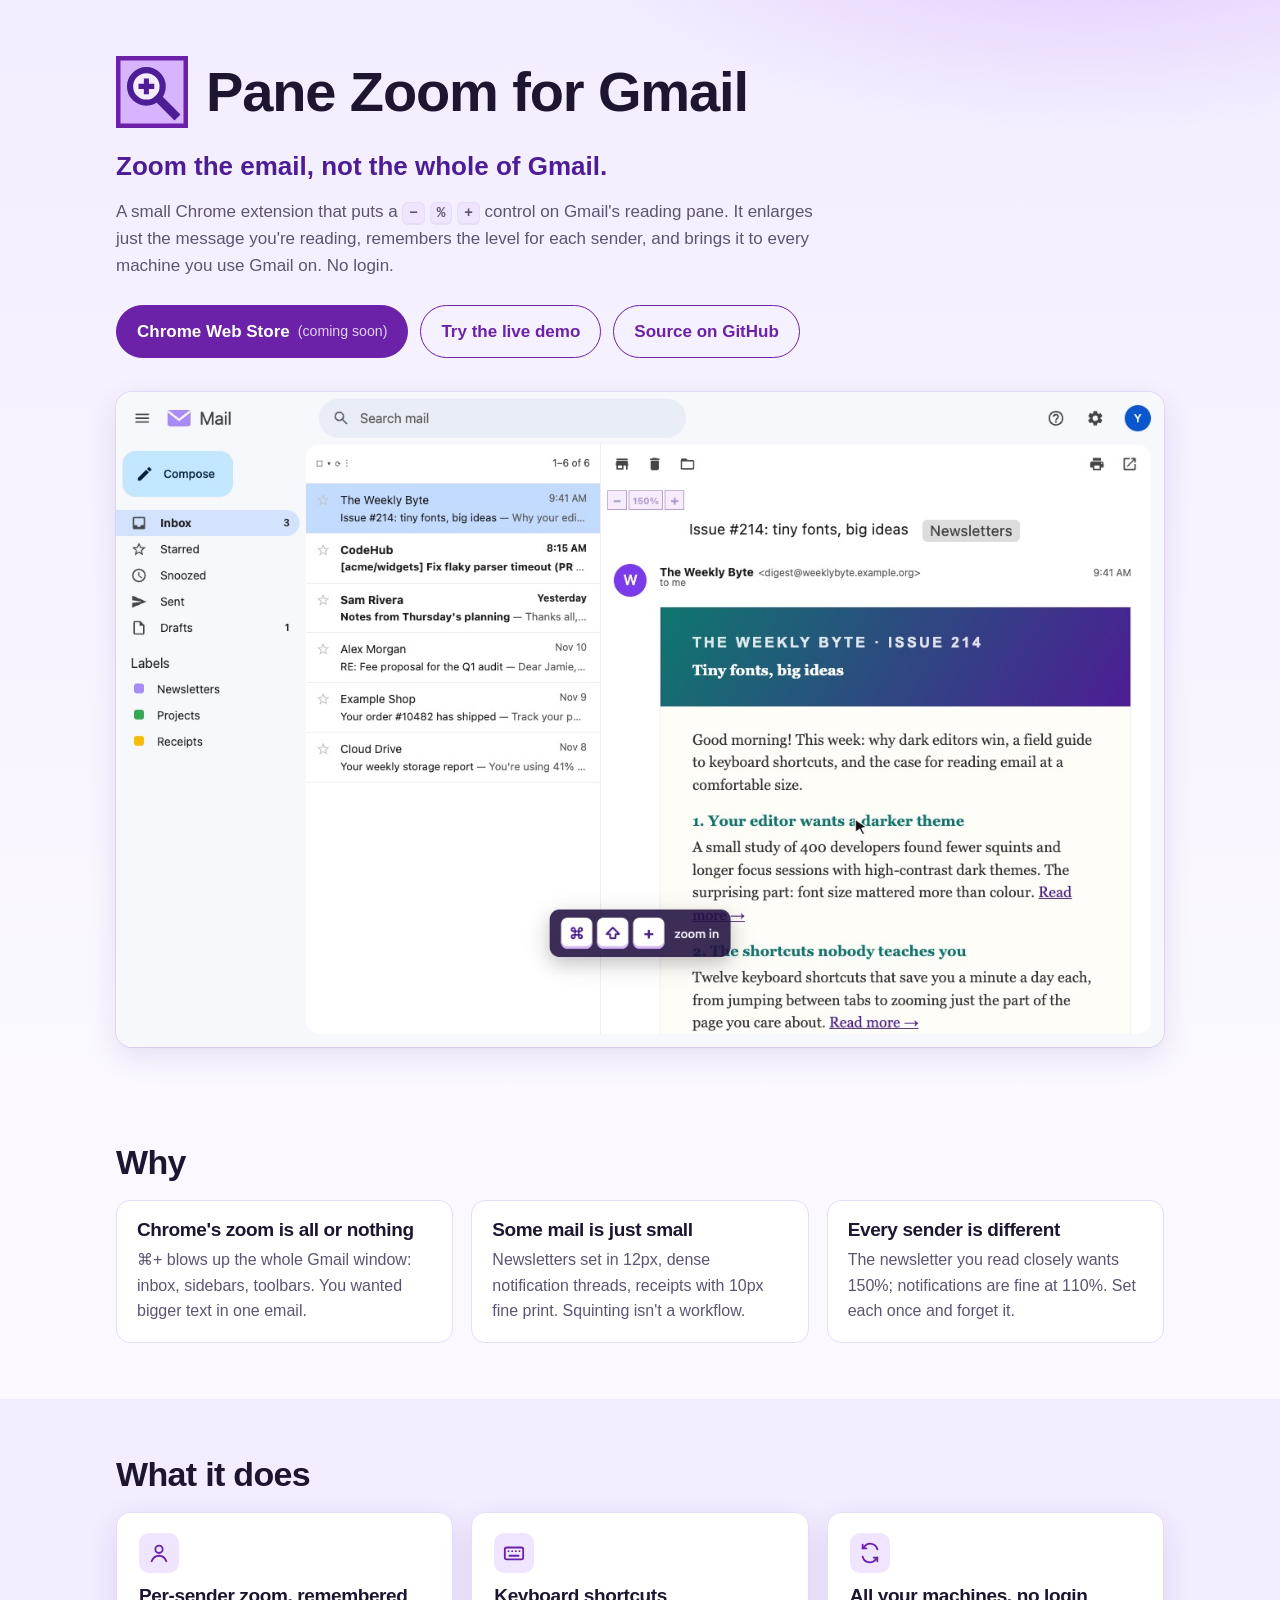
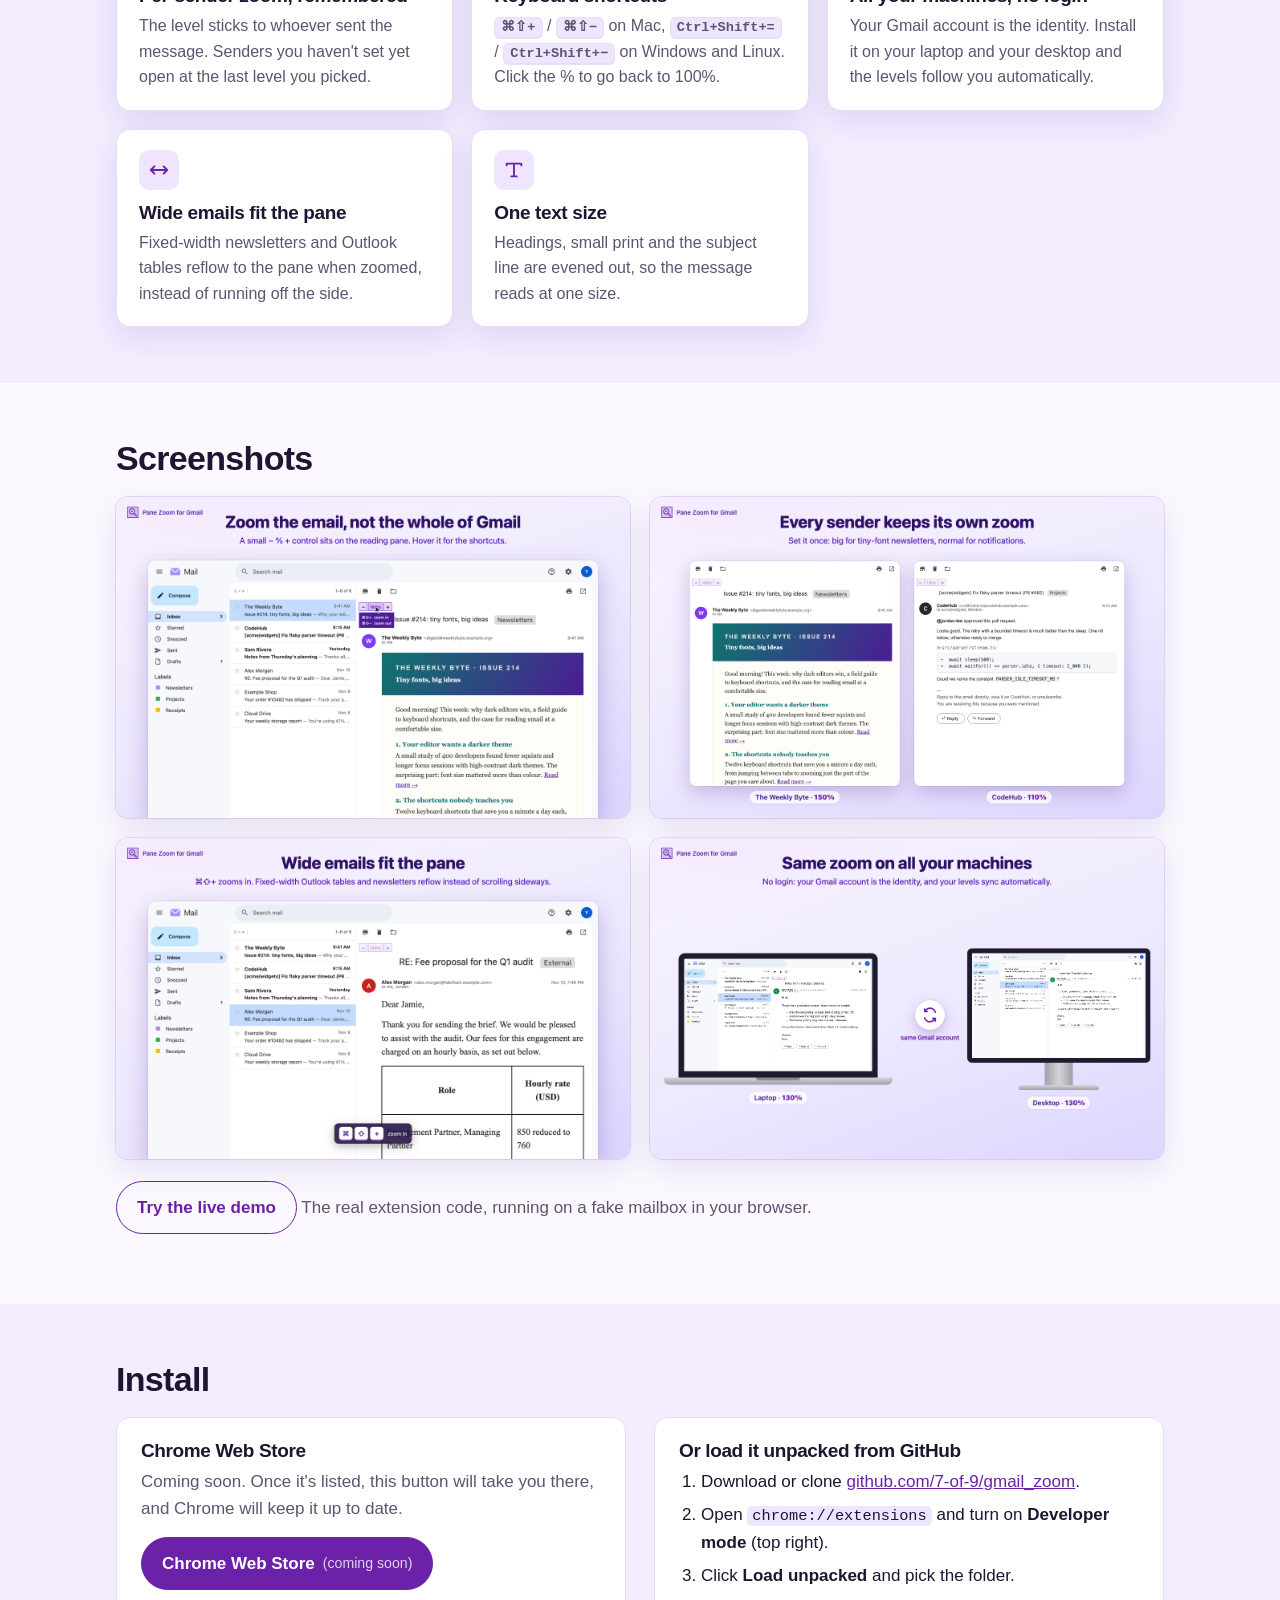
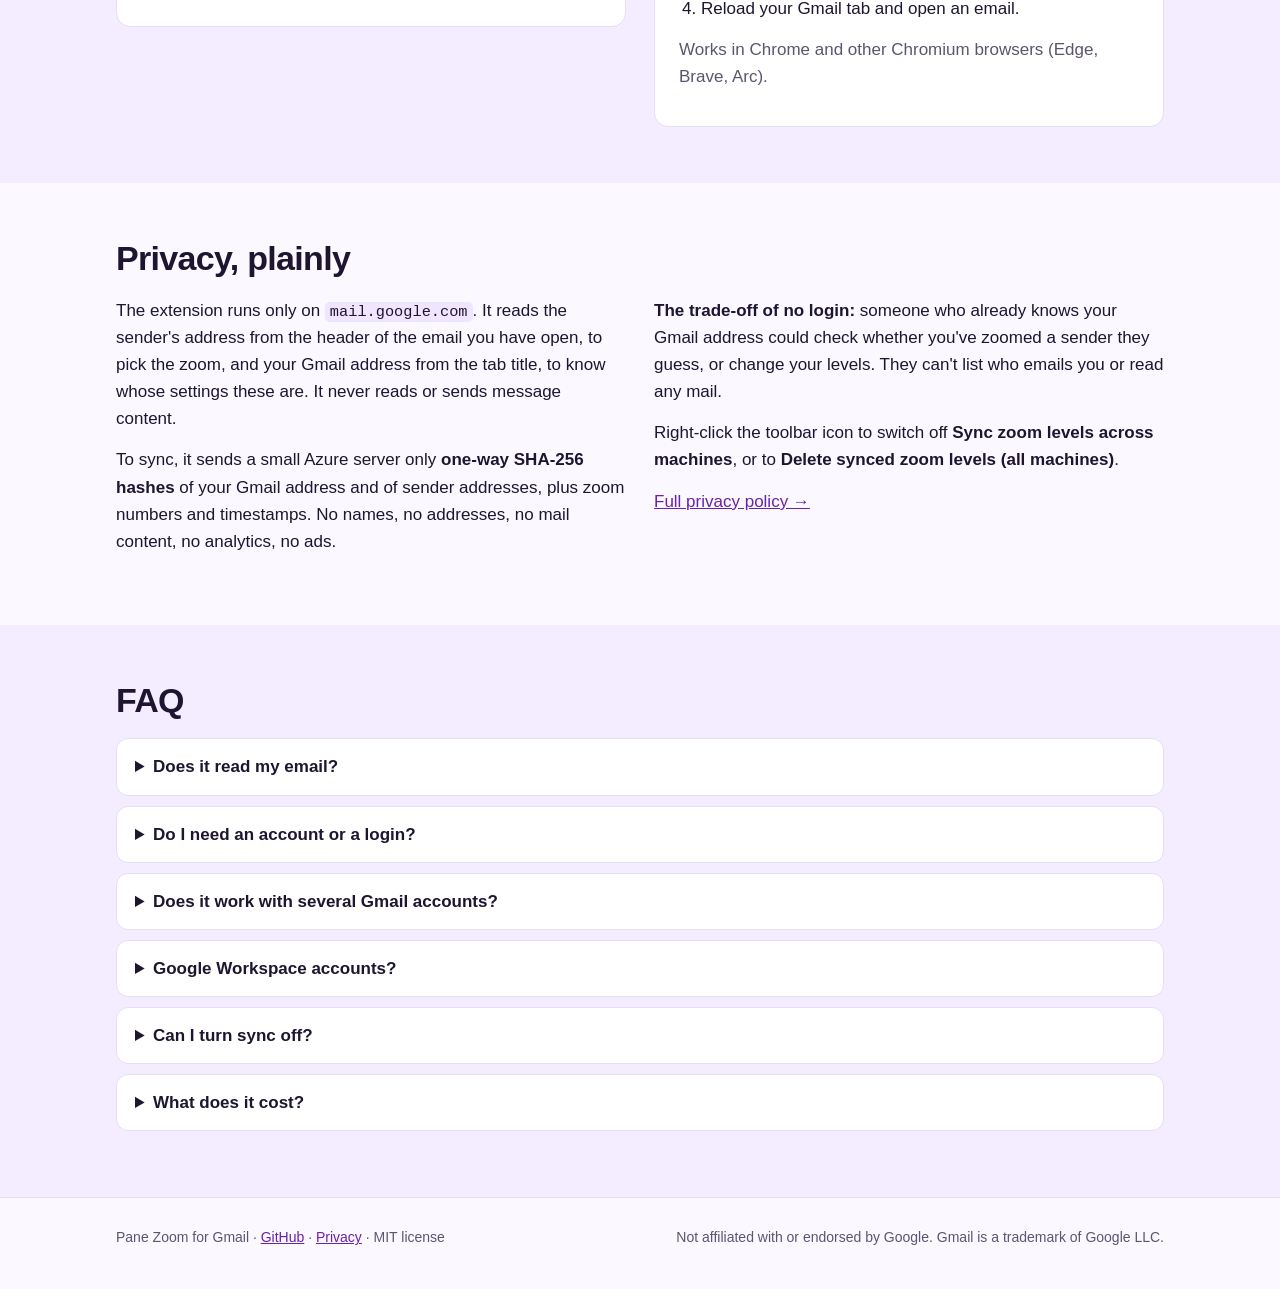
==== docs/index.html @ 7b2cf3a8 "GitHub Pages site, live demo, store images and demo video docs/ is the public page (what it is, why," ====
<!doctype html>
<html lang="en">
<head>
<meta charset="utf-8">
<meta name="viewport" content="width=device-width, initial-scale=1">
<title>Pane Zoom for Gmail</title>
<meta name="description" content="A Chrome extension that zooms only the email you're reading in Gmail, remembers the level per sender, and syncs it across your machines without a login.">
<meta property="og:title" content="Pane Zoom for Gmail">
<meta property="og:description" content="Zoom the email, not the whole of Gmail. Per-sender zoom, keyboard shortcuts, synced across your machines with no login.">
<meta property="og:image" content="https://7-of-9.github.io/gmail_zoom/img/screenshot-1.png">
<meta name="twitter:card" content="summary_large_image">
<link rel="icon" type="image/svg+xml" href="img/icon.svg">
<link rel="icon" type="image/png" href="img/icon-128.png">
<style>
  :root {
    --bg: #fbf9ff; --bg2: #f3edff; --card: #ffffff; --text: #1e1530; --muted: #5d5470; --line: #e6ddf7;
    --accent: #6b21a8; --accent-2: #4c1d95; --mauve: #d8b4fe; --chip: #efe5ff; --shadow: 0 10px 30px rgba(76, 29, 149, .12);
    color-scheme: light dark;
  }
  @media (prefers-color-scheme: dark) {
    :root {
      --bg: #120d1c; --bg2: #1a1228; --card: #1d1530; --text: #eee8f8; --muted: #b3a8c9; --line: #33284a;
      --accent: #c4a1ff; --accent-2: #d8b4fe; --chip: #2a1f40; --shadow: 0 10px 30px rgba(0, 0, 0, .4);
    }
  }
  * { box-sizing: border-box; }
  html { scroll-behavior: smooth; }
  body { margin: 0; background: var(--bg); color: var(--text); font: 17px/1.6 -apple-system, BlinkMacSystemFont, "Segoe UI", Roboto, Helvetica, Arial, sans-serif; }
  a { color: var(--accent); }
  img, video { max-width: 100%; height: auto; display: block; }
  .wrap { max-width: 1080px; margin: 0 auto; padding: 0 16px; }
  section { padding: 56px 0; }
  h1, h2, h3 { line-height: 1.15; letter-spacing: -0.02em; margin: 0; }
  h2 { font-size: clamp(26px, 4vw, 34px); margin-bottom: 18px; }
  h3 { font-size: 19px; margin-bottom: 6px; }
  p { margin: 0 0 14px; }
  kbd { font: 600 0.85em/1 ui-monospace, SFMono-Regular, Menlo, monospace; background: var(--chip); border: 1px solid var(--line); border-bottom-width: 2px; border-radius: 6px; padding: 2px 6px; white-space: nowrap; }
  code { font: 0.9em ui-monospace, SFMono-Regular, Menlo, monospace; background: var(--chip); border-radius: 5px; padding: 1px 5px; }

  /* hero */
  .hero { background: radial-gradient(900px 400px at 85% -10%, rgba(168, 85, 247, .25), transparent 60%), linear-gradient(180deg, var(--bg2), var(--bg)); padding: 56px 0 40px; }
  .brand { display: flex; align-items: center; gap: 18px; flex-wrap: wrap; }
  .brand img { width: 72px; height: 72px; }
  .hero h1 { font-size: clamp(34px, 6vw, 56px); font-weight: 800; }
  .hero .pitch { font-size: clamp(20px, 3vw, 26px); color: var(--accent-2); font-weight: 600; margin: 18px 0 10px; }
  .hero .lede { color: var(--muted); max-width: 700px; }
  .ctas { display: flex; flex-wrap: wrap; gap: 12px; margin: 26px 0 34px; }
  .btn { display: inline-flex; align-items: center; gap: 8px; padding: 12px 20px; border-radius: 999px; font-weight: 650; text-decoration: none; border: 1.5px solid var(--accent); }
  .btn.primary { background: #6b21a8; border-color: #6b21a8; color: #fff; }
  .btn.ghost { color: var(--accent); background: transparent; }
  .btn small { font-weight: 500; opacity: .8; }
  .video { border-radius: 16px; overflow: hidden; box-shadow: var(--shadow), 0 0 0 1px var(--line); background: #fff; aspect-ratio: 16 / 10; }
  .video video { width: 100%; height: 100%; }

  /* why */
  .why { display: grid; grid-template-columns: repeat(3, 1fr); gap: 18px; }
  .why div { background: var(--card); border: 1px solid var(--line); border-radius: 14px; padding: 18px 20px; }
  .why p { color: var(--muted); margin: 0; font-size: 16px; }

  /* features */
  .features { display: grid; grid-template-columns: repeat(auto-fit, minmax(300px, 1fr)); gap: 18px; }
  .feature { background: var(--card); border: 1px solid var(--line); border-radius: 14px; padding: 20px 22px; box-shadow: var(--shadow); }
  .feature .ico { width: 40px; height: 40px; border-radius: 10px; display: grid; place-items: center; background: var(--chip); color: var(--accent); margin-bottom: 12px; }
  .feature .ico svg { width: 22px; height: 22px; }
  .feature p { color: var(--muted); margin: 0; font-size: 16px; }

  /* screenshots */
  .shots { display: grid; grid-template-columns: repeat(2, 1fr); gap: 20px; }
  .shots a { display: block; border-radius: 12px; overflow: hidden; box-shadow: var(--shadow), 0 0 0 1px var(--line); }
  .demo-link { margin-top: 22px; }

  /* install / privacy / faq */
  .cols { display: grid; grid-template-columns: 1fr 1fr; gap: 28px; align-items: start; }
  .card { background: var(--card); border: 1px solid var(--line); border-radius: 14px; padding: 22px 24px; }
  ol, ul { padding-left: 22px; margin: 0 0 14px; }
  li { margin-bottom: 6px; }
  .muted { color: var(--muted); }
  details { background: var(--card); border: 1px solid var(--line); border-radius: 12px; padding: 14px 18px; margin-bottom: 10px; }
  summary { cursor: pointer; font-weight: 650; }
  details p { margin: 10px 0 0; color: var(--muted); }

  footer { border-top: 1px solid var(--line); padding: 28px 0 40px; color: var(--muted); font-size: 14px; }
  footer .wrap { display: flex; flex-wrap: wrap; gap: 10px 24px; justify-content: space-between; }

  @media (max-width: 760px) {
    section { padding: 40px 0; }
    .why, .shots, .cols { grid-template-columns: 1fr; }
    .brand img { width: 56px; height: 56px; }
  }
</style>
</head>
<body>

<header class="hero">
  <div class="wrap">
    <div class="brand">
      <img src="img/icon.svg" alt="" width="72" height="72">
      <h1>Pane Zoom for Gmail</h1>
    </div>
    <p class="pitch">Zoom the email, not the whole of Gmail.</p>
    <p class="lede">A small Chrome extension that puts a <kbd>−</kbd> <kbd>%</kbd> <kbd>+</kbd> control on Gmail's reading pane. It enlarges just the message you're reading, remembers the level for each sender, and brings it to every machine you use Gmail on. No login.</p>
    <div class="ctas">
      <a class="btn primary" href="#install">Chrome Web Store <small>(coming soon)</small></a>
      <a class="btn ghost" href="demo/">Try the live demo</a>
      <a class="btn ghost" href="https://github.com/7-of-9/gmail_zoom">Source on GitHub</a>
    </div>
    <div class="video">
      <video src="img/demo.mp4" poster="img/demo-poster.jpg" autoplay muted loop playsinline preload="metadata" aria-label="Demo: zooming a newsletter with Cmd+Shift+Plus, switching senders, and a wide table fitting the pane"></video>
    </div>
  </div>
</header>

<main>
  <section>
    <div class="wrap">
      <h2>Why</h2>
      <div class="why">
        <div><h3>Chrome's zoom is all or nothing</h3><p>⌘+ blows up the whole Gmail window: inbox, sidebars, toolbars. You wanted bigger text in one email.</p></div>
        <div><h3>Some mail is just small</h3><p>Newsletters set in 12px, dense notification threads, receipts with 10px fine print. Squinting isn't a workflow.</p></div>
        <div><h3>Every sender is different</h3><p>The newsletter you read closely wants 150%; notifications are fine at 110%. Set each once and forget it.</p></div>
      </div>
    </div>
  </section>

  <section style="background: var(--bg2)">
    <div class="wrap">
      <h2>What it does</h2>
      <div class="features">
        <div class="feature">
          <div class="ico"><svg viewBox="0 0 24 24" fill="none" stroke="currentColor" stroke-width="2" stroke-linecap="round" stroke-linejoin="round"><circle cx="12" cy="8" r="4"/><path d="M4 21c1.5-4 4.5-6 8-6s6.5 2 8 6"/></svg></div>
          <h3>Per-sender zoom, remembered</h3>
          <p>The level sticks to whoever sent the message. Senders you haven't set yet open at the last level you picked.</p>
        </div>
        <div class="feature">
          <div class="ico"><svg viewBox="0 0 24 24" fill="none" stroke="currentColor" stroke-width="2" stroke-linecap="round" stroke-linejoin="round"><rect x="2" y="6" width="20" height="13" rx="2"/><path d="M6 10h.01M10 10h.01M14 10h.01M18 10h.01M7 15h10"/></svg></div>
          <h3>Keyboard shortcuts</h3>
          <p><kbd>⌘⇧+</kbd> / <kbd>⌘⇧−</kbd> on Mac, <kbd>Ctrl+Shift+=</kbd> / <kbd>Ctrl+Shift+−</kbd> on Windows and Linux. Click the % to go back to 100%.</p>
        </div>
        <div class="feature">
          <div class="ico"><svg viewBox="0 0 24 24" fill="none" stroke="currentColor" stroke-width="2" stroke-linecap="round" stroke-linejoin="round"><path d="M20 8a8 8 0 0 0-14.5-2.5L4 7"/><path d="M4 3v4h4"/><path d="M4 16a8 8 0 0 0 14.5 2.5L20 17"/><path d="M20 21v-4h-4"/></svg></div>
          <h3>All your machines, no login</h3>
          <p>Your Gmail account is the identity. Install it on your laptop and your desktop and the levels follow you automatically.</p>
        </div>
        <div class="feature">
          <div class="ico"><svg viewBox="0 0 24 24" fill="none" stroke="currentColor" stroke-width="2" stroke-linecap="round" stroke-linejoin="round"><path d="M3 12h18M7 8l-4 4 4 4M17 8l4 4-4 4"/></svg></div>
          <h3>Wide emails fit the pane</h3>
          <p>Fixed-width newsletters and Outlook tables reflow to the pane when zoomed, instead of running off the side.</p>
        </div>
        <div class="feature">
          <div class="ico"><svg viewBox="0 0 24 24" fill="none" stroke="currentColor" stroke-width="2" stroke-linecap="round" stroke-linejoin="round"><path d="M4 7V5h16v2M9 19h6M12 5v14"/></svg></div>
          <h3>One text size</h3>
          <p>Headings, small print and the subject line are evened out, so the message reads at one size.</p>
        </div>
      </div>
    </div>
  </section>

  <section>
    <div class="wrap">
      <h2>Screenshots</h2>
      <div class="shots">
        <a href="img/screenshot-1@2x.jpg"><img src="img/screenshot-1.png" srcset="img/screenshot-1.png 1x, img/screenshot-1@2x.jpg 2x" width="1280" height="800" loading="lazy" alt="A newsletter zoomed to 150% in the reading pane, with the zoom control and its shortcut tooltip"></a>
        <a href="img/screenshot-2@2x.jpg"><img src="img/screenshot-2.png" srcset="img/screenshot-2.png 1x, img/screenshot-2@2x.jpg 2x" width="1280" height="800" loading="lazy" alt="Two senders side by side: a newsletter at 150% and code notifications at 110%"></a>
        <a href="img/screenshot-3@2x.jpg"><img src="img/screenshot-3.png" srcset="img/screenshot-3.png 1x, img/screenshot-3@2x.jpg 2x" width="1280" height="800" loading="lazy" alt="An Outlook-style email with a wide table fitting the pane at 170%"></a>
        <a href="img/screenshot-4@2x.jpg"><img src="img/screenshot-4.png" srcset="img/screenshot-4.png 1x, img/screenshot-4@2x.jpg 2x" width="1280" height="800" loading="lazy" alt="A laptop and a desktop showing the same message at the same 130% zoom"></a>
      </div>
      <p class="demo-link"><a class="btn ghost" href="demo/">Try the live demo</a> <span class="muted">The real extension code, running on a fake mailbox in your browser.</span></p>
    </div>
  </section>

  <section id="install" style="background: var(--bg2)">
    <div class="wrap">
      <h2>Install</h2>
      <div class="cols">
        <div class="card">
          <h3>Chrome Web Store</h3>
          <p class="muted">Coming soon. Once it's listed, this button will take you there, and Chrome will keep it up to date.</p>
          <p><a class="btn primary" href="#install">Chrome Web Store <small>(coming soon)</small></a></p>
        </div>
        <div class="card">
          <h3>Or load it unpacked from GitHub</h3>
          <ol>
            <li>Download or clone <a href="https://github.com/7-of-9/gmail_zoom">github.com/7-of-9/gmail_zoom</a>.</li>
            <li>Open <code>chrome://extensions</code> and turn on <b>Developer mode</b> (top right).</li>
            <li>Click <b>Load unpacked</b> and pick the folder.</li>
            <li>Reload your Gmail tab and open an email.</li>
          </ol>
          <p class="muted">Works in Chrome and other Chromium browsers (Edge, Brave, Arc).</p>
        </div>
      </div>
    </div>
  </section>

  <section id="privacy">
    <div class="wrap">
      <h2>Privacy, plainly</h2>
      <div class="cols">
        <div>
          <p>The extension runs only on <code>mail.google.com</code>. It reads the sender's address from the header of the email you have open, to pick the zoom, and your Gmail address from the tab title, to know whose settings these are. It never reads or sends message content.</p>
          <p>To sync, it sends a small Azure server only <b>one-way SHA-256 hashes</b> of your Gmail address and of sender addresses, plus zoom numbers and timestamps. No names, no addresses, no mail content, no analytics, no ads.</p>
        </div>
        <div>
          <p><b>The trade-off of no login:</b> someone who already knows your Gmail address could check whether you've zoomed a sender they guess, or change your levels. They can't list who emails you or read any mail.</p>
          <p>Right-click the toolbar icon to switch off <b>Sync zoom levels across machines</b>, or to <b>Delete synced zoom levels (all machines)</b>.</p>
          <p><a href="privacy.html">Full privacy policy →</a></p>
        </div>
      </div>
    </div>
  </section>

  <section style="background: var(--bg2)">
    <div class="wrap">
      <h2>FAQ</h2>
      <details><summary>Does it read my email?</summary><p>No. It reads only the sender's address in the header of the open message, to pick the zoom, and it hashes that address before anything leaves your browser. Message text never leaves your browser.</p></details>
      <details><summary>Do I need an account or a login?</summary><p>No. The Gmail account you're signed in to is the identity, so the same settings appear on every machine where you install the extension and open that Gmail account.</p></details>
      <details><summary>Does it work with several Gmail accounts?</summary><p>Yes. Each account has its own settings, and each syncs on its own.</p></details>
      <details><summary>Google Workspace accounts?</summary><p>Yes, including Workspace accounts with a custom-branded Gmail.</p></details>
      <details><summary>Can I turn sync off?</summary><p>Yes. Right-click the toolbar icon and untick “Sync zoom levels across machines”. Your levels then stay in this browser only.</p></details>
      <details><summary>What does it cost?</summary><p>Nothing. It's free and open source under the MIT license.</p></details>
    </div>
  </section>
</main>

<footer>
  <div class="wrap">
    <span>Pane Zoom for Gmail · <a href="https://github.com/7-of-9/gmail_zoom">GitHub</a> · <a href="privacy.html">Privacy</a> · MIT license</span>
    <span>Not affiliated with or endorsed by Google. Gmail is a trademark of Google LLC.</span>
  </div>
</footer>
</body>
</html>
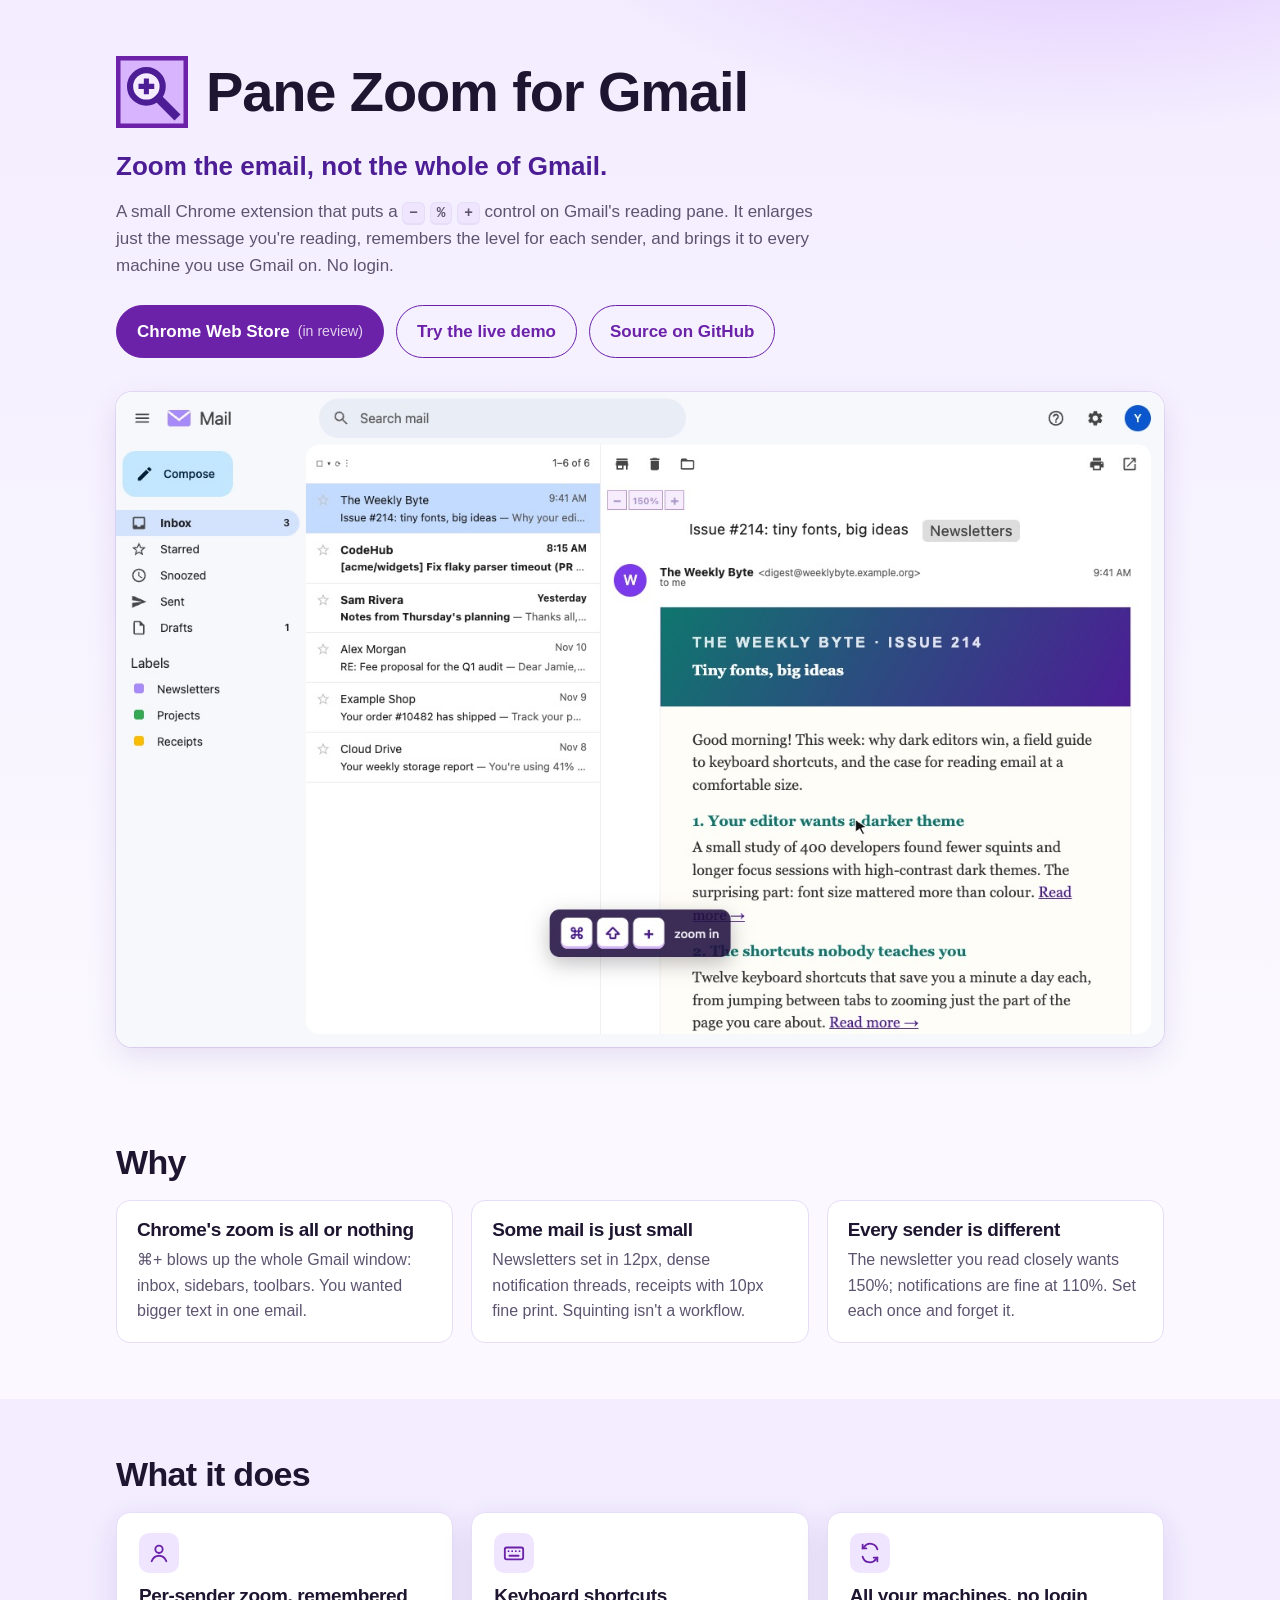
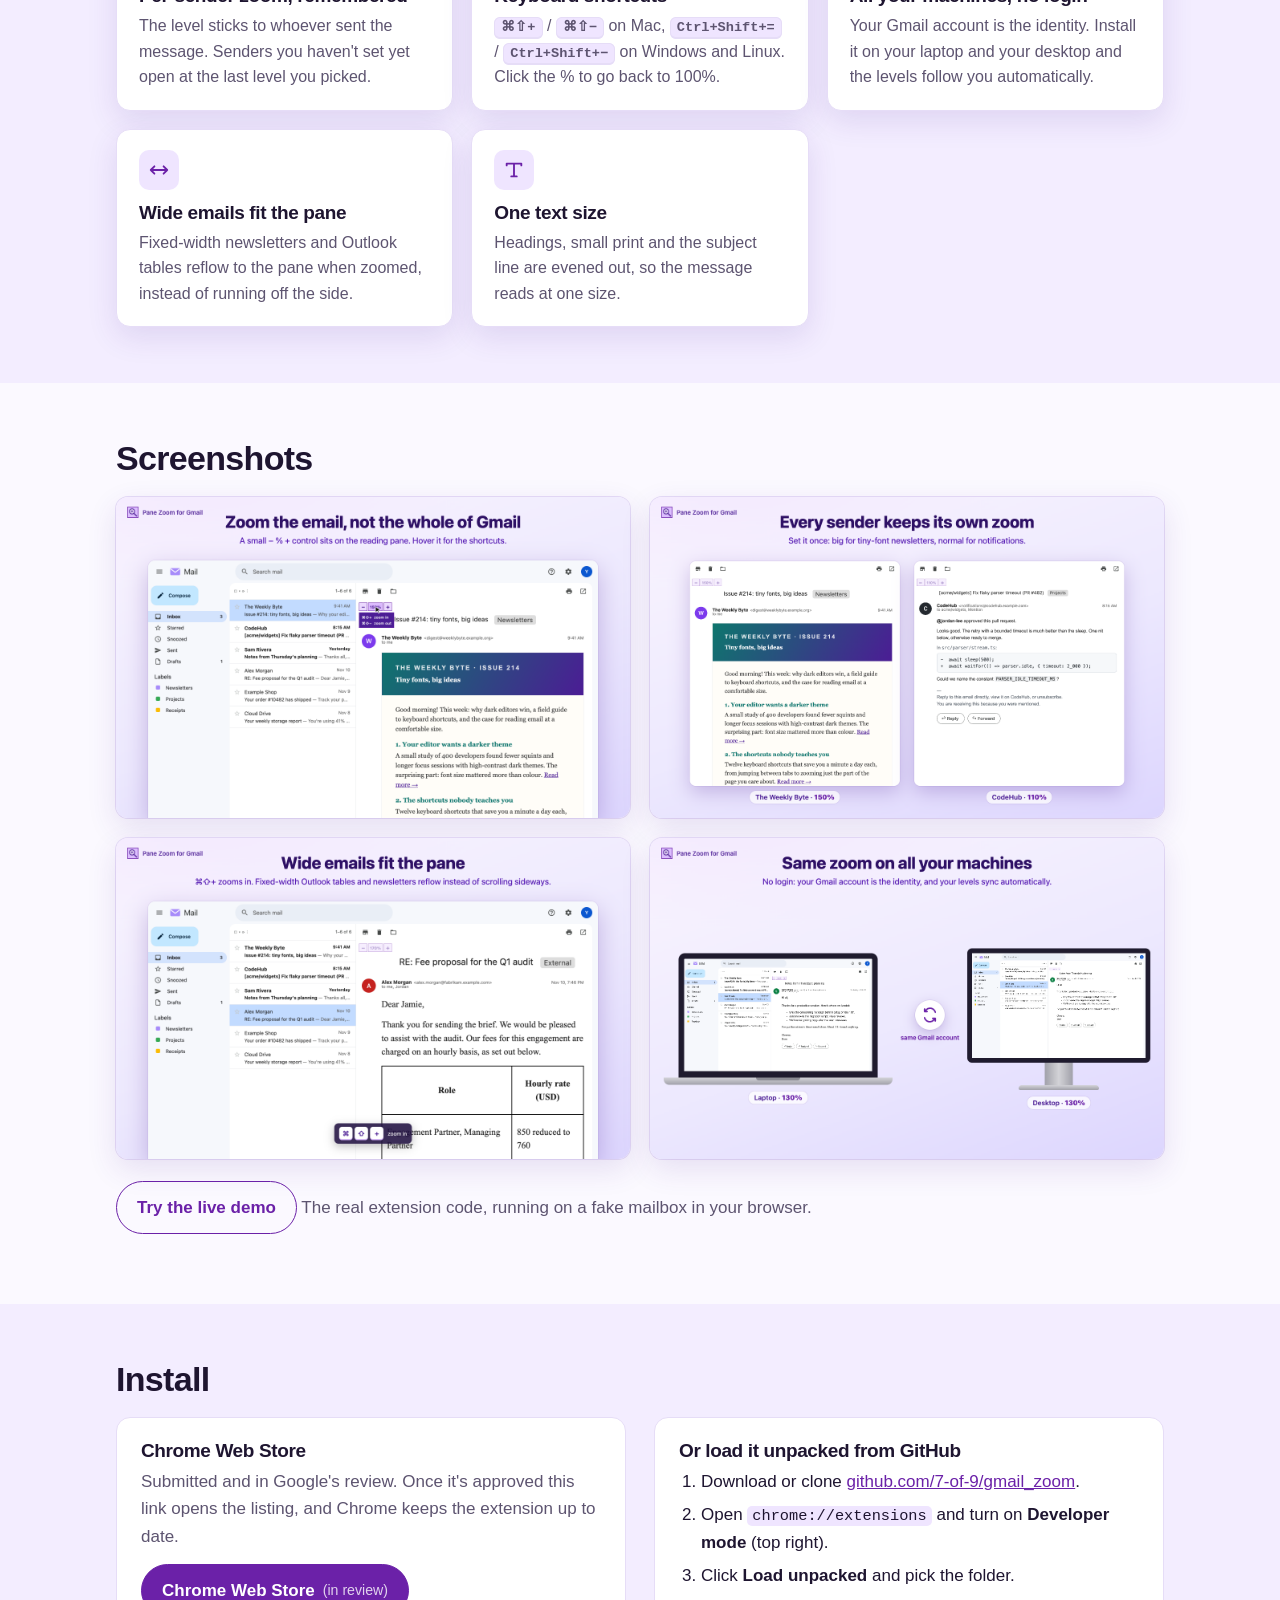
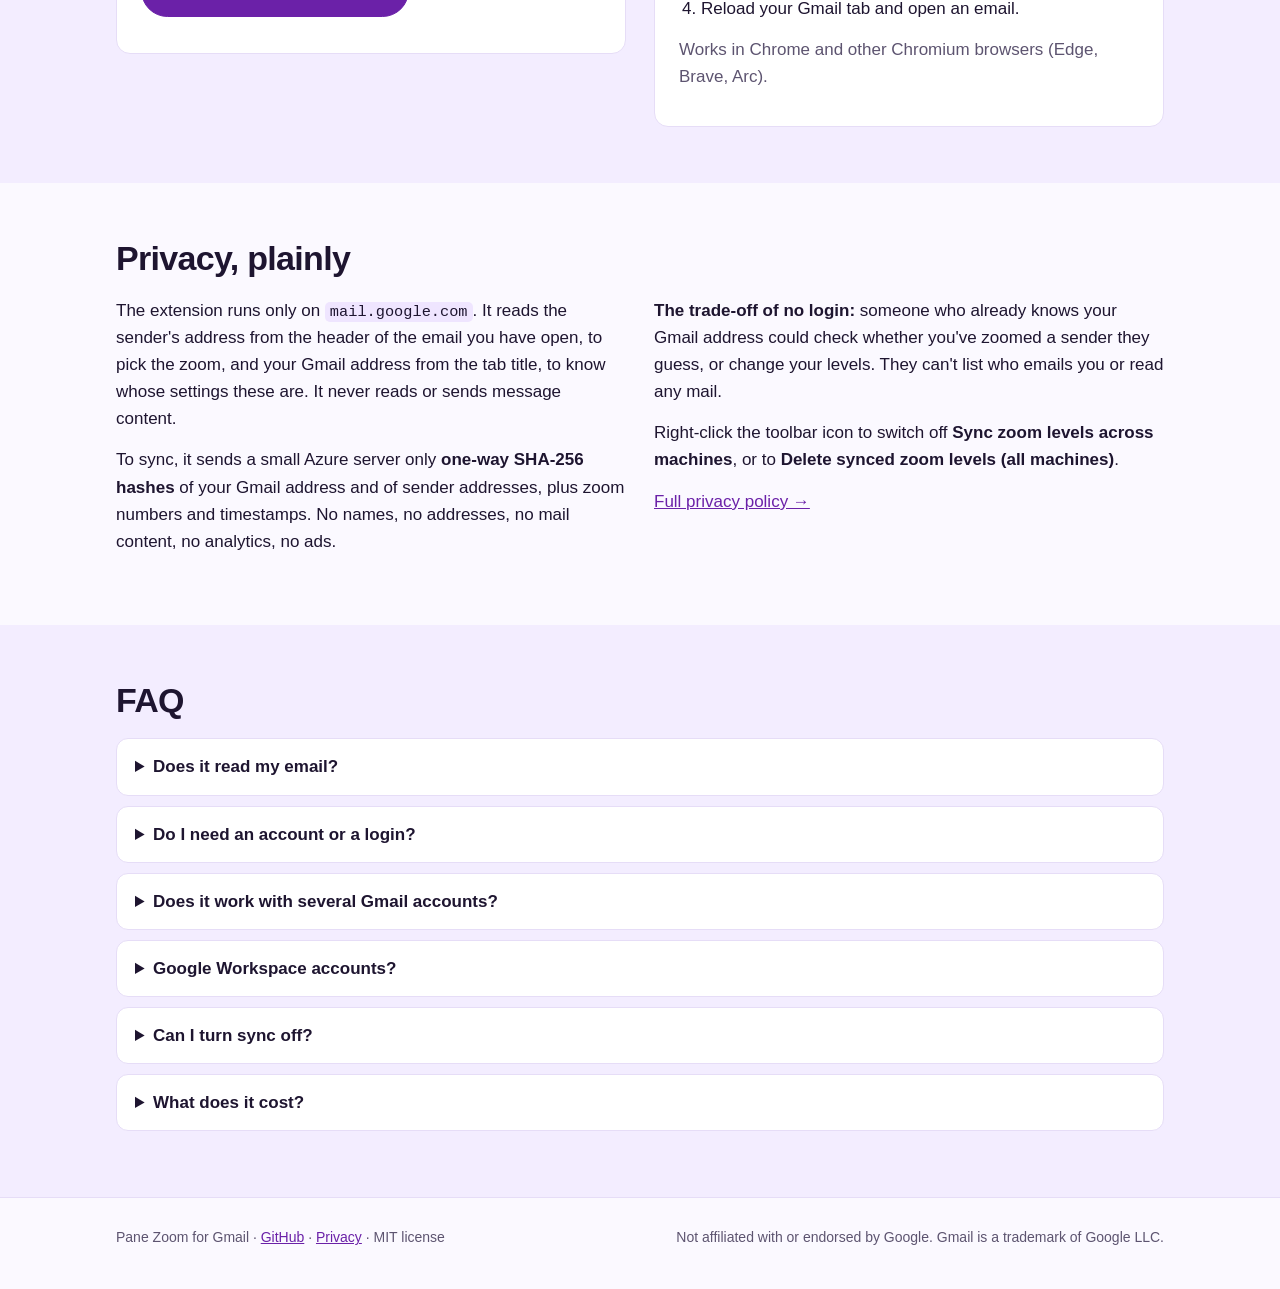
==== commit 05a6b6e0: "Point install buttons at the Chrome Web Store listing (in review) Co-Authored-By: Claude Opus 5.5 <n" ====
--- a/docs/index.html
+++ b/docs/index.html
@@ -100,7 +100,7 @@
     <p class="pitch">Zoom the email, not the whole of Gmail.</p>
     <p class="lede">A small Chrome extension that puts a <kbd>−</kbd> <kbd>%</kbd> <kbd>+</kbd> control on Gmail's reading pane. It enlarges just the message you're reading, remembers the level for each sender, and brings it to every machine you use Gmail on. No login.</p>
     <div class="ctas">
-      <a class="btn primary" href="#install">Chrome Web Store <small>(coming soon)</small></a>
+      <a class="btn primary" href="https://chromewebstore.google.com/detail/egpapgddflnnnhokjchhinhokpgchmnf">Chrome Web Store <small>(in review)</small></a>
       <a class="btn ghost" href="demo/">Try the live demo</a>
       <a class="btn ghost" href="https://github.com/7-of-9/gmail_zoom">Source on GitHub</a>
     </div>
@@ -174,8 +174,8 @@
       <div class="cols">
         <div class="card">
           <h3>Chrome Web Store</h3>
-          <p class="muted">Coming soon. Once it's listed, this button will take you there, and Chrome will keep it up to date.</p>
-          <p><a class="btn primary" href="#install">Chrome Web Store <small>(coming soon)</small></a></p>
+          <p class="muted">Submitted and in Google's review. Once it's approved this link opens the listing, and Chrome keeps the extension up to date.</p>
+          <p><a class="btn primary" href="https://chromewebstore.google.com/detail/egpapgddflnnnhokjchhinhokpgchmnf">Chrome Web Store <small>(in review)</small></a></p>
         </div>
         <div class="card">
           <h3>Or load it unpacked from GitHub</h3>
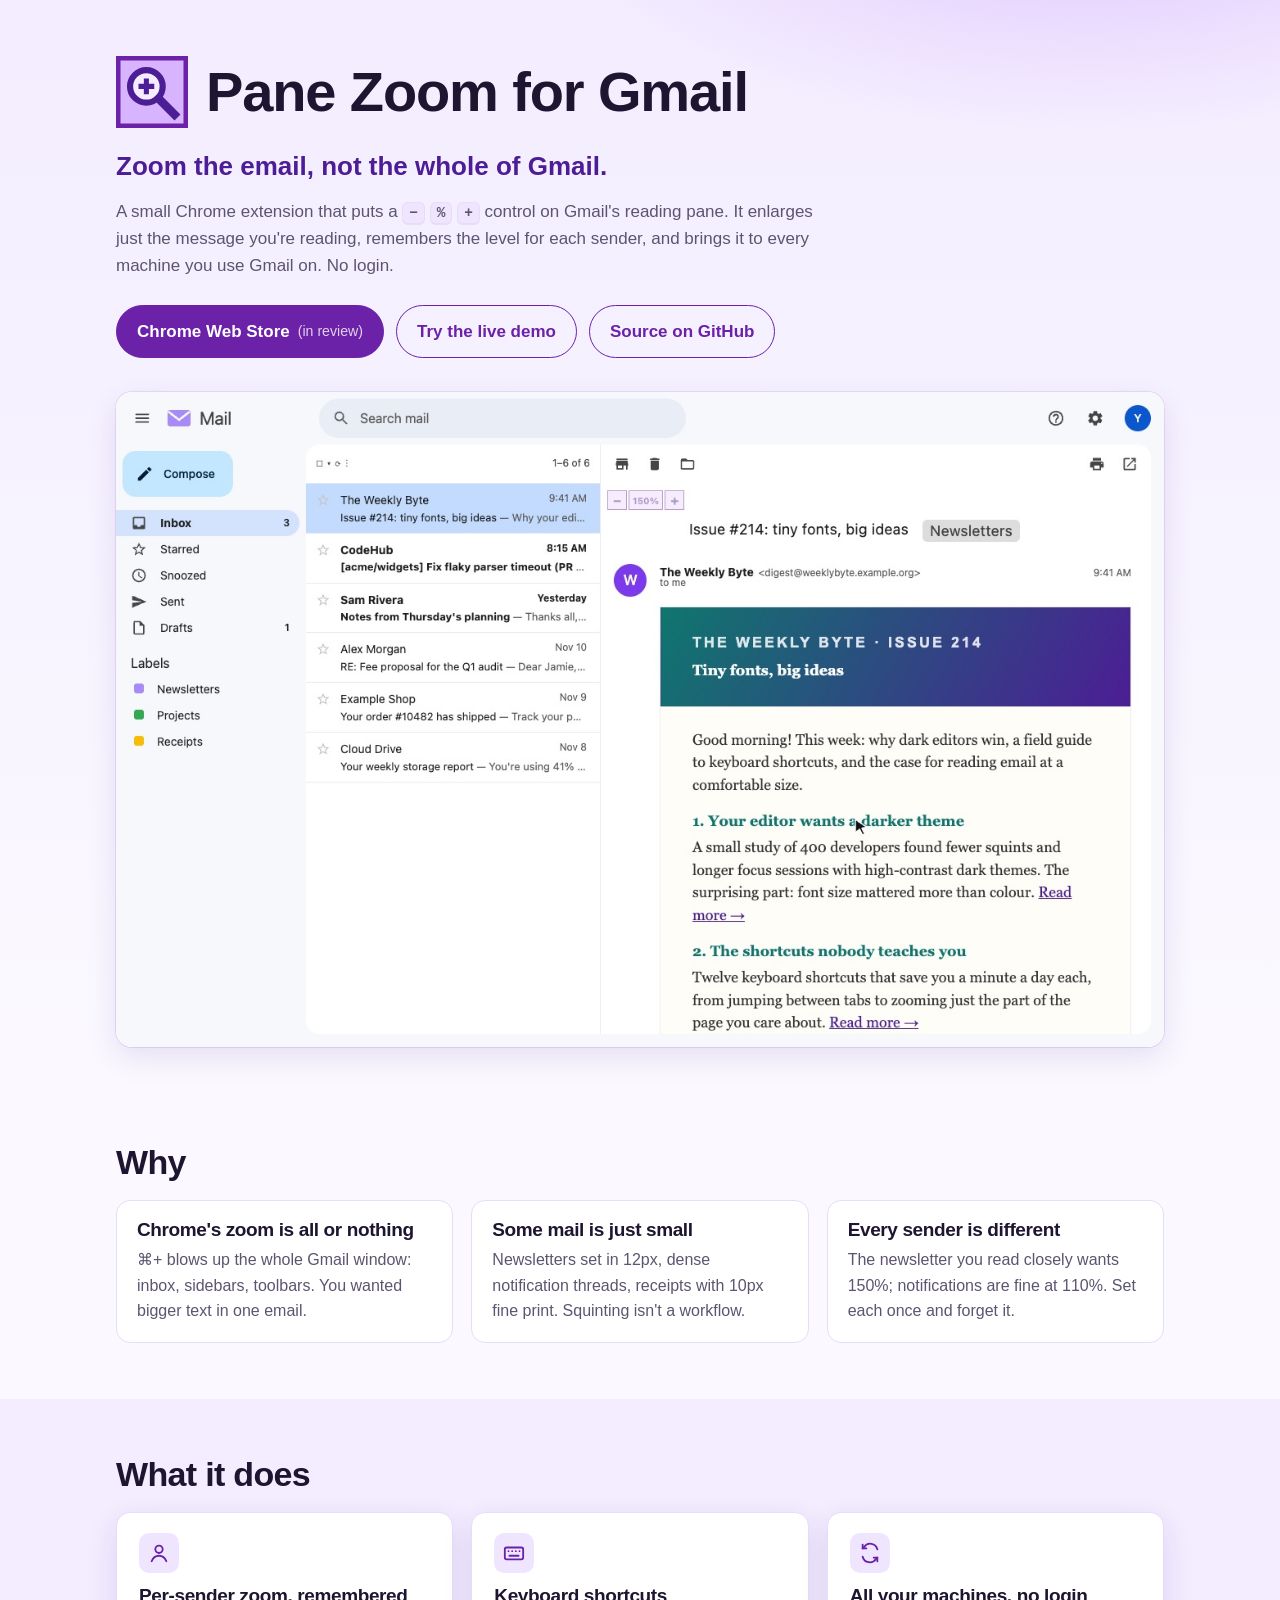
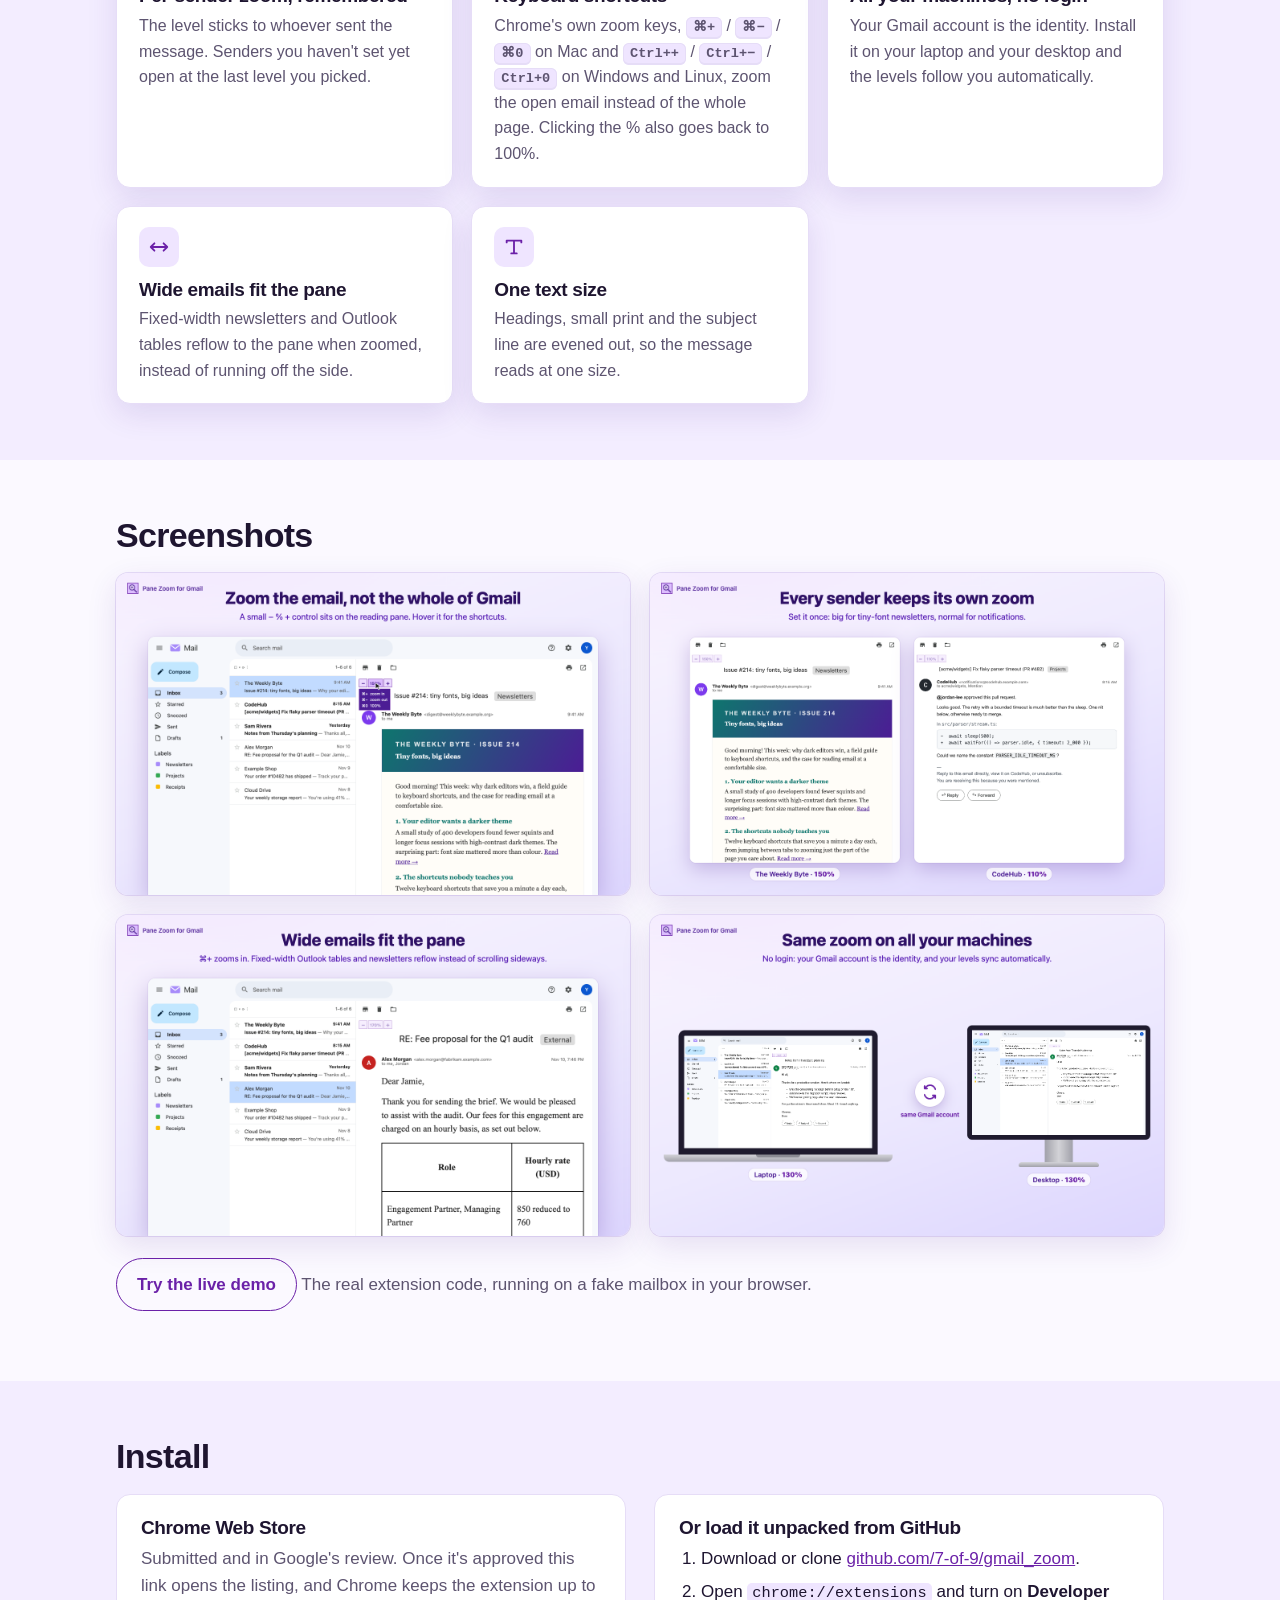
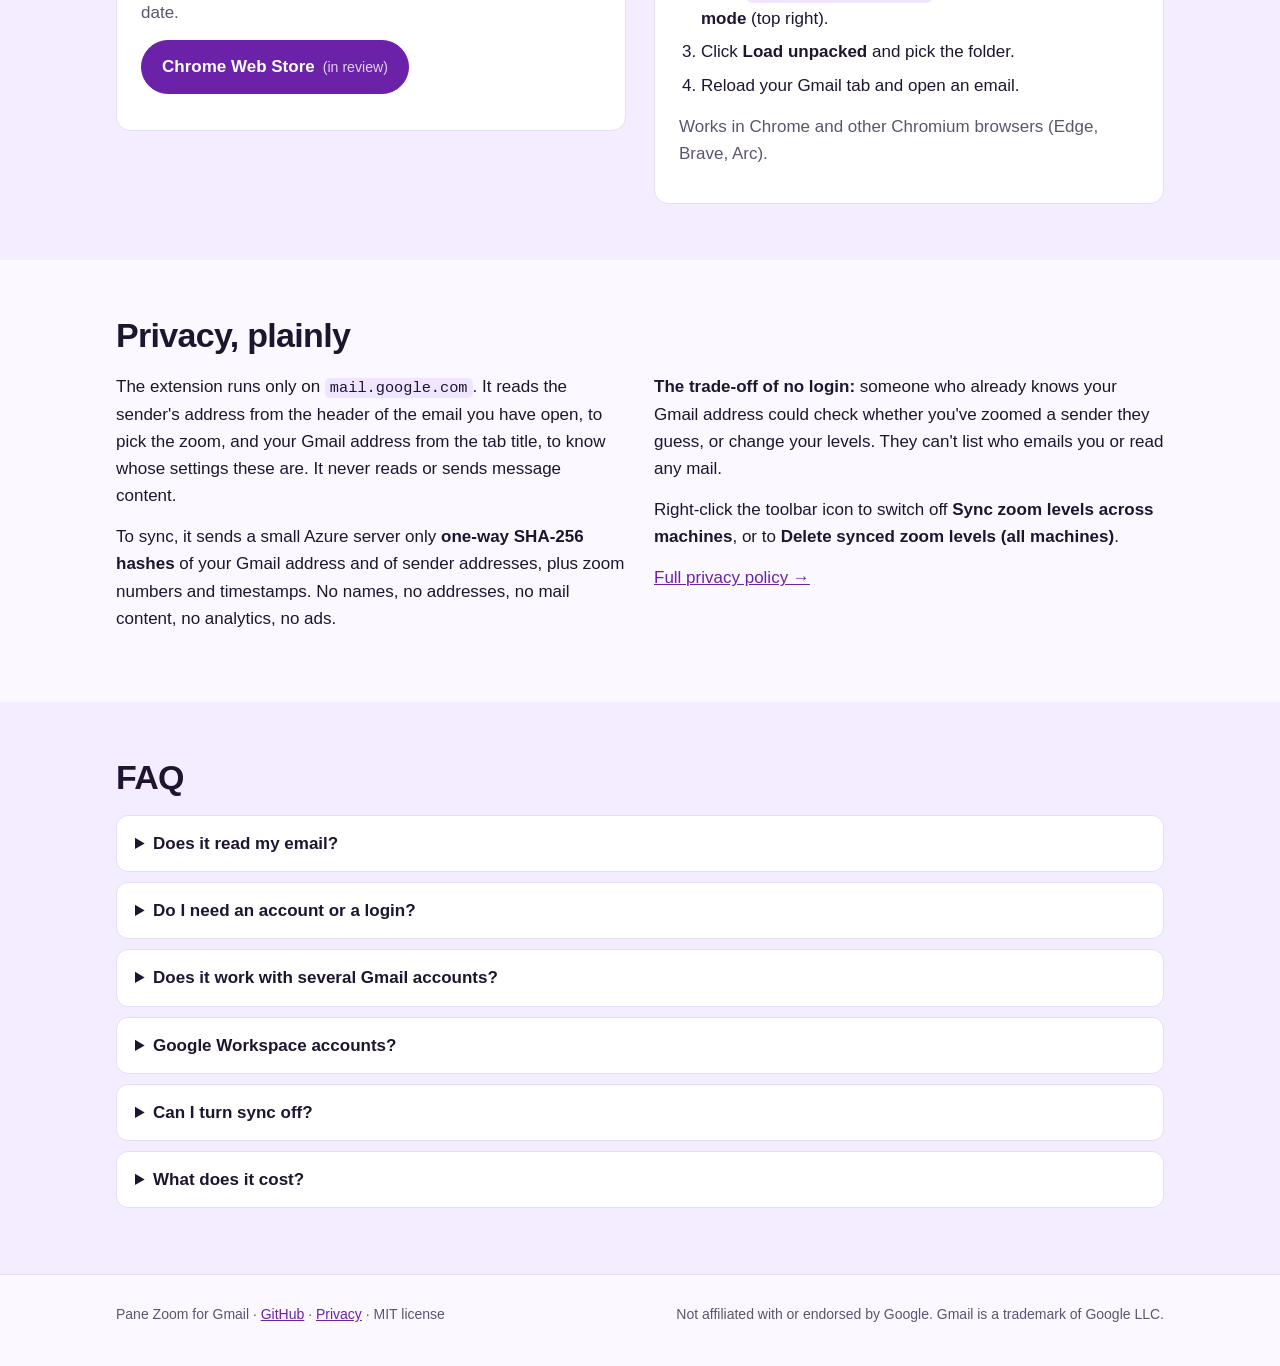
==== commit eac3540d: "Chrome's zoom keys zoom the email: Cmd/Ctrl + = / - / 0, no Shift needed While a conversation is ope" ====
--- a/docs/index.html
+++ b/docs/index.html
@@ -105,7 +105,7 @@
       <a class="btn ghost" href="https://github.com/7-of-9/gmail_zoom">Source on GitHub</a>
     </div>
     <div class="video">
-      <video src="img/demo.mp4" poster="img/demo-poster.jpg" autoplay muted loop playsinline preload="metadata" aria-label="Demo: zooming a newsletter with Cmd+Shift+Plus, switching senders, and a wide table fitting the pane"></video>
+      <video src="img/demo.mp4" poster="img/demo-poster.jpg" autoplay muted loop playsinline preload="metadata" aria-label="Demo: zooming a newsletter with Cmd+Plus, switching senders, and a wide table fitting the pane"></video>
     </div>
   </div>
 </header>
@@ -134,7 +134,7 @@
         <div class="feature">
           <div class="ico"><svg viewBox="0 0 24 24" fill="none" stroke="currentColor" stroke-width="2" stroke-linecap="round" stroke-linejoin="round"><rect x="2" y="6" width="20" height="13" rx="2"/><path d="M6 10h.01M10 10h.01M14 10h.01M18 10h.01M7 15h10"/></svg></div>
           <h3>Keyboard shortcuts</h3>
-          <p><kbd>⌘⇧+</kbd> / <kbd>⌘⇧−</kbd> on Mac, <kbd>Ctrl+Shift+=</kbd> / <kbd>Ctrl+Shift+−</kbd> on Windows and Linux. Click the % to go back to 100%.</p>
+          <p>Chrome's own zoom keys, <kbd>⌘+</kbd> / <kbd>⌘−</kbd> / <kbd>⌘0</kbd> on Mac and <kbd>Ctrl++</kbd> / <kbd>Ctrl+−</kbd> / <kbd>Ctrl+0</kbd> on Windows and Linux, zoom the open email instead of the whole page. Clicking the % also goes back to 100%.</p>
         </div>
         <div class="feature">
           <div class="ico"><svg viewBox="0 0 24 24" fill="none" stroke="currentColor" stroke-width="2" stroke-linecap="round" stroke-linejoin="round"><path d="M20 8a8 8 0 0 0-14.5-2.5L4 7"/><path d="M4 3v4h4"/><path d="M4 16a8 8 0 0 0 14.5 2.5L20 17"/><path d="M20 21v-4h-4"/></svg></div>
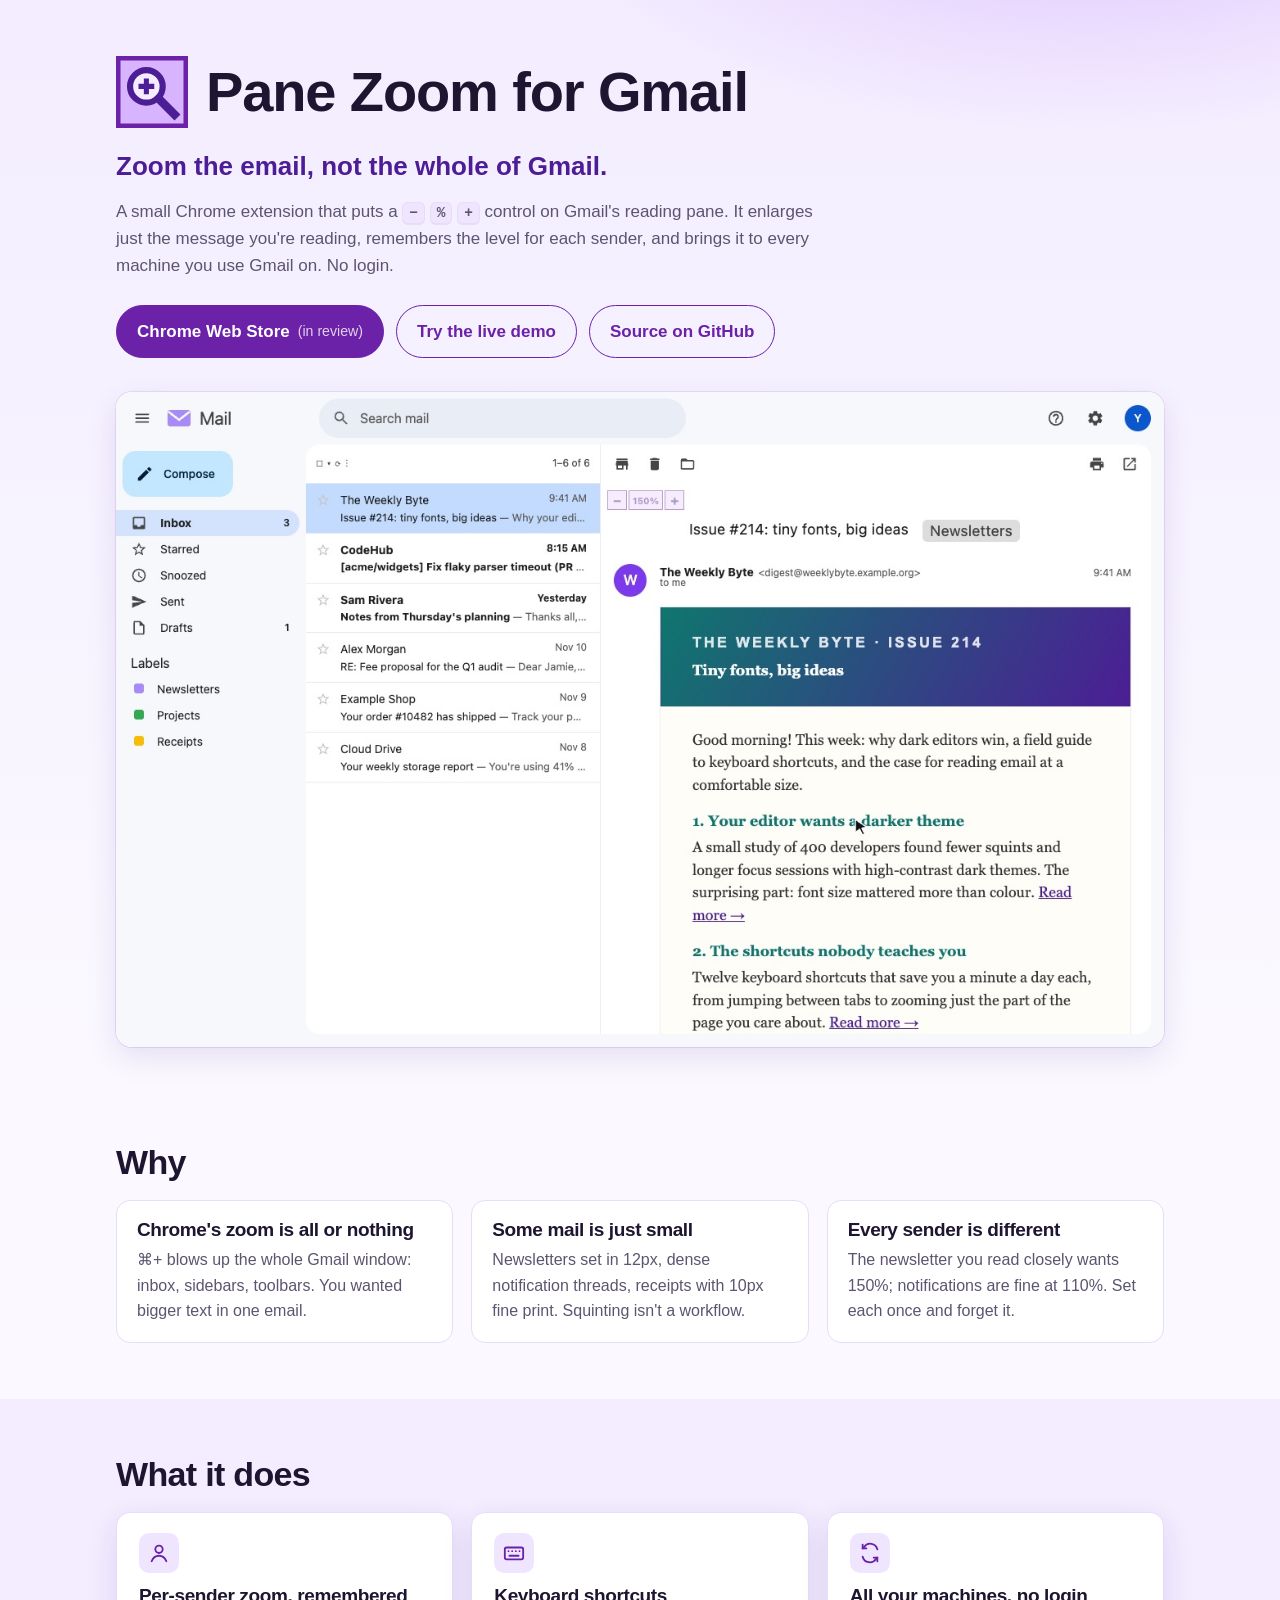
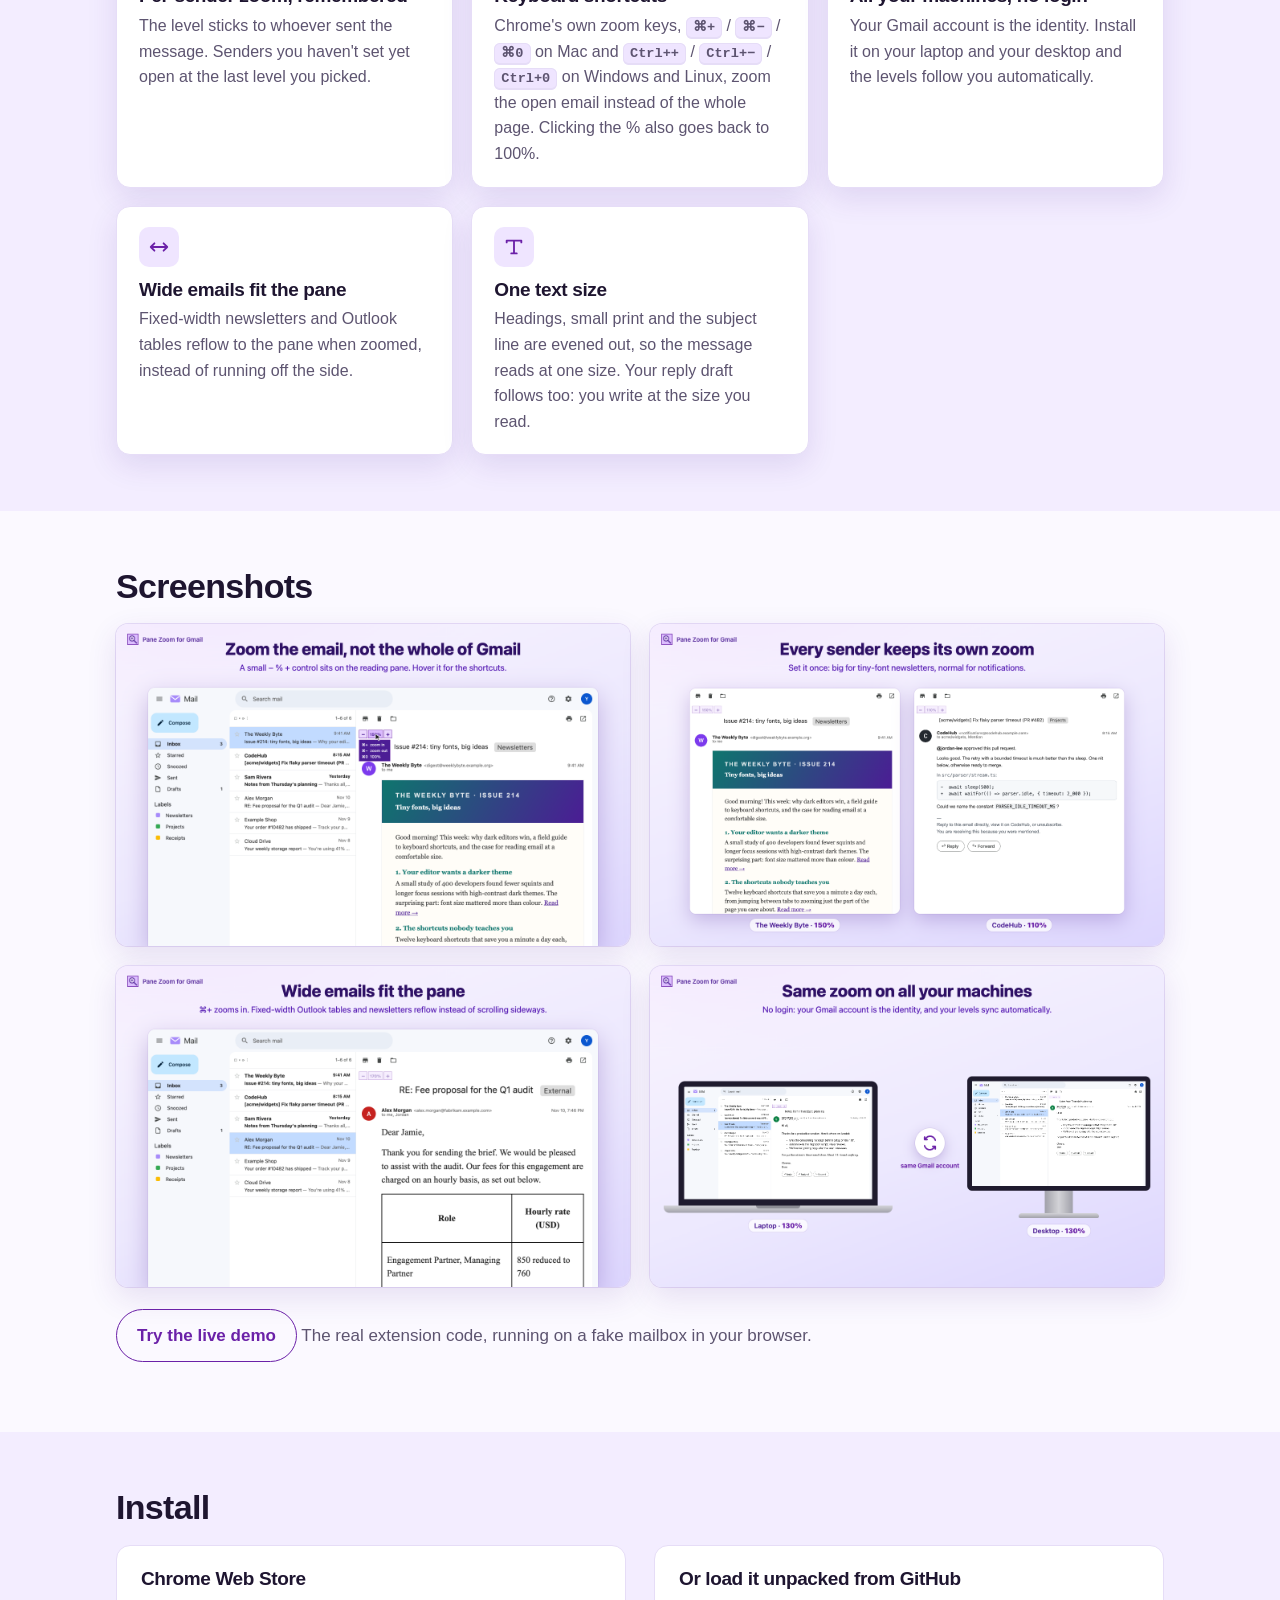
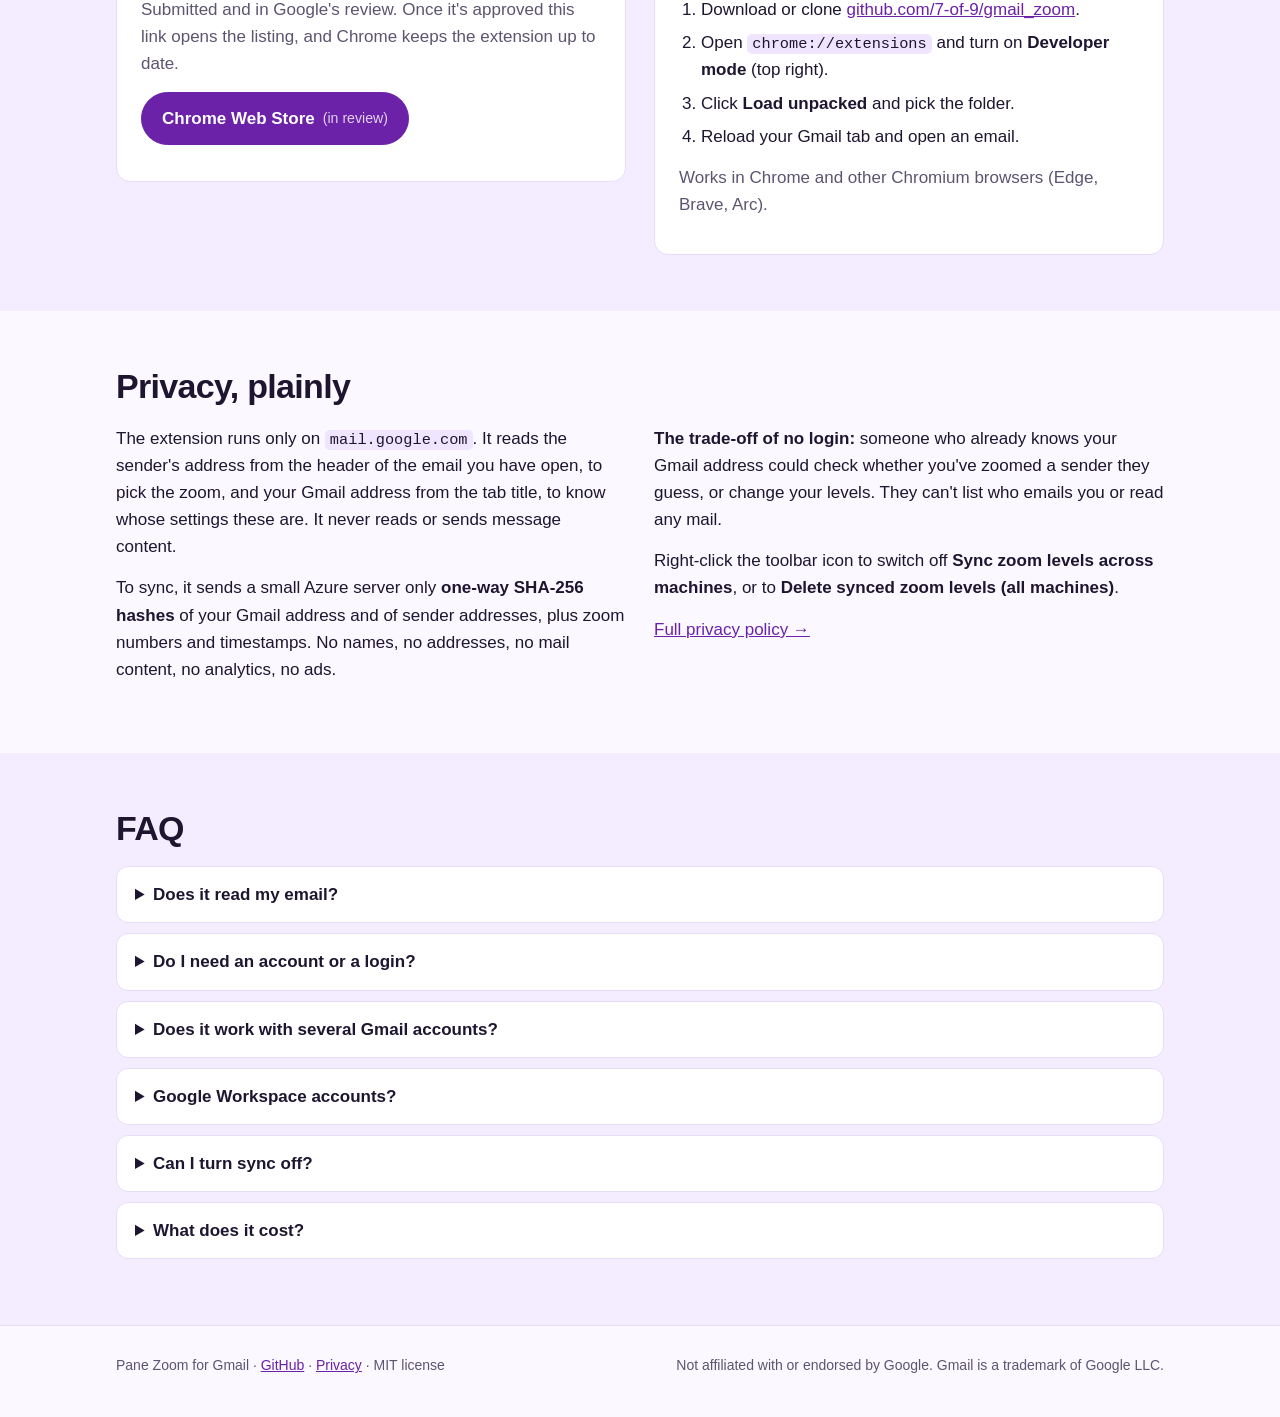
==== commit fb5727ce: "Drafts follow the zoom: write at the size you read Inline replies and compose windows ([g_editable])" ====
--- a/docs/index.html
+++ b/docs/index.html
@@ -149,7 +149,7 @@
         <div class="feature">
           <div class="ico"><svg viewBox="0 0 24 24" fill="none" stroke="currentColor" stroke-width="2" stroke-linecap="round" stroke-linejoin="round"><path d="M4 7V5h16v2M9 19h6M12 5v14"/></svg></div>
           <h3>One text size</h3>
-          <p>Headings, small print and the subject line are evened out, so the message reads at one size.</p>
+          <p>Headings, small print and the subject line are evened out, so the message reads at one size. Your reply draft follows too: you write at the size you read.</p>
         </div>
       </div>
     </div>
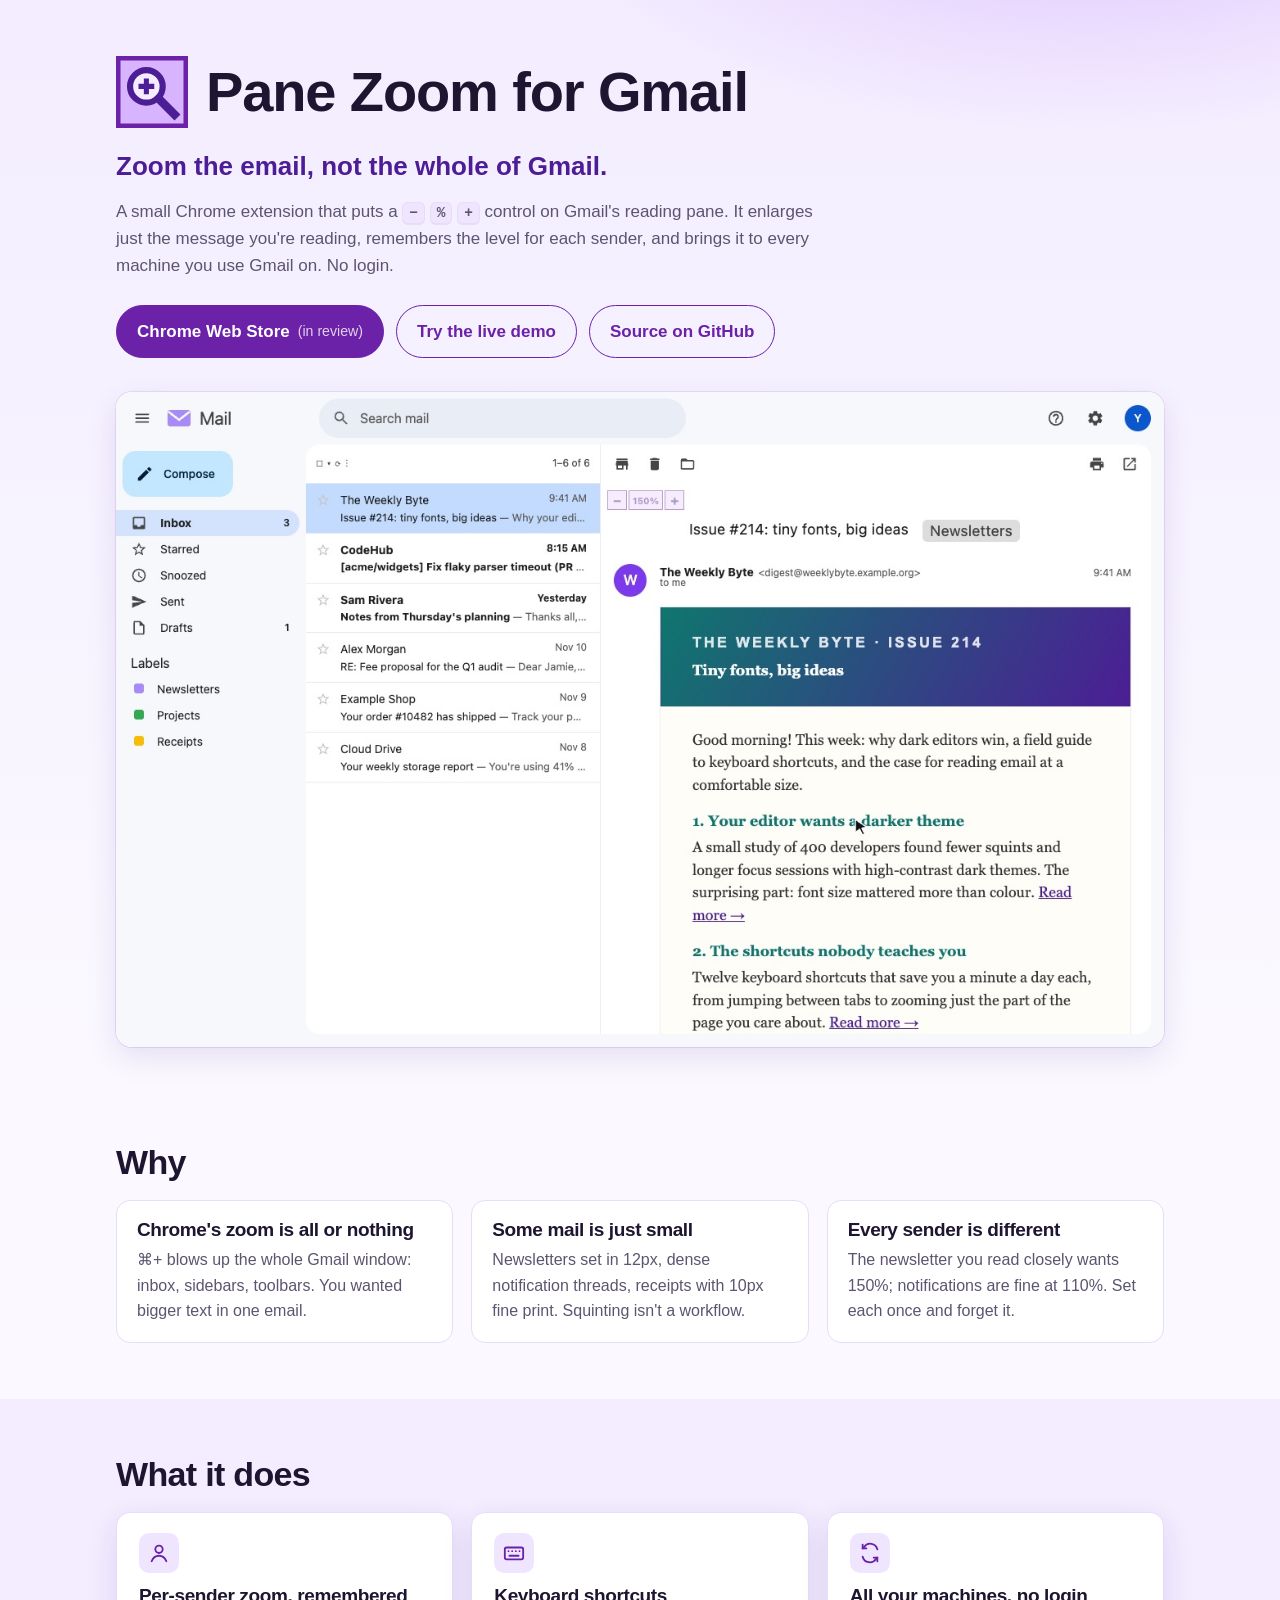
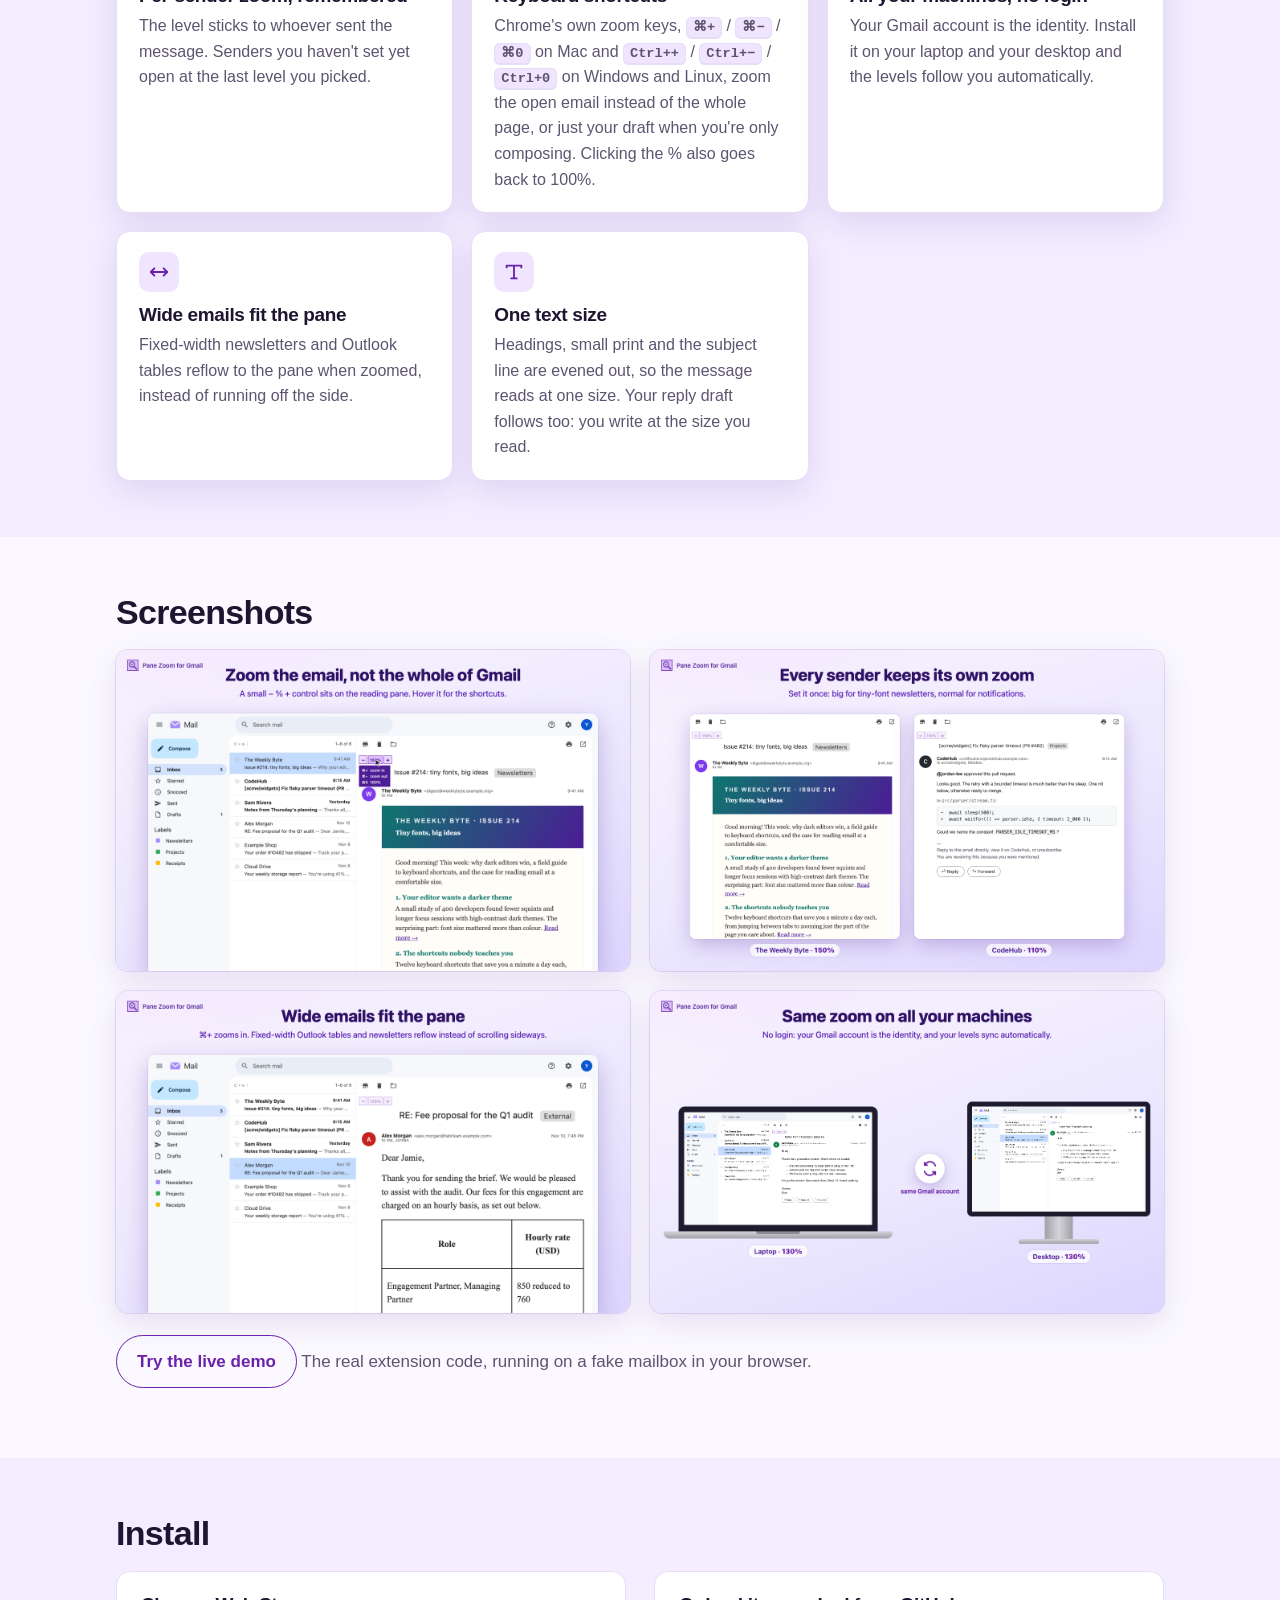
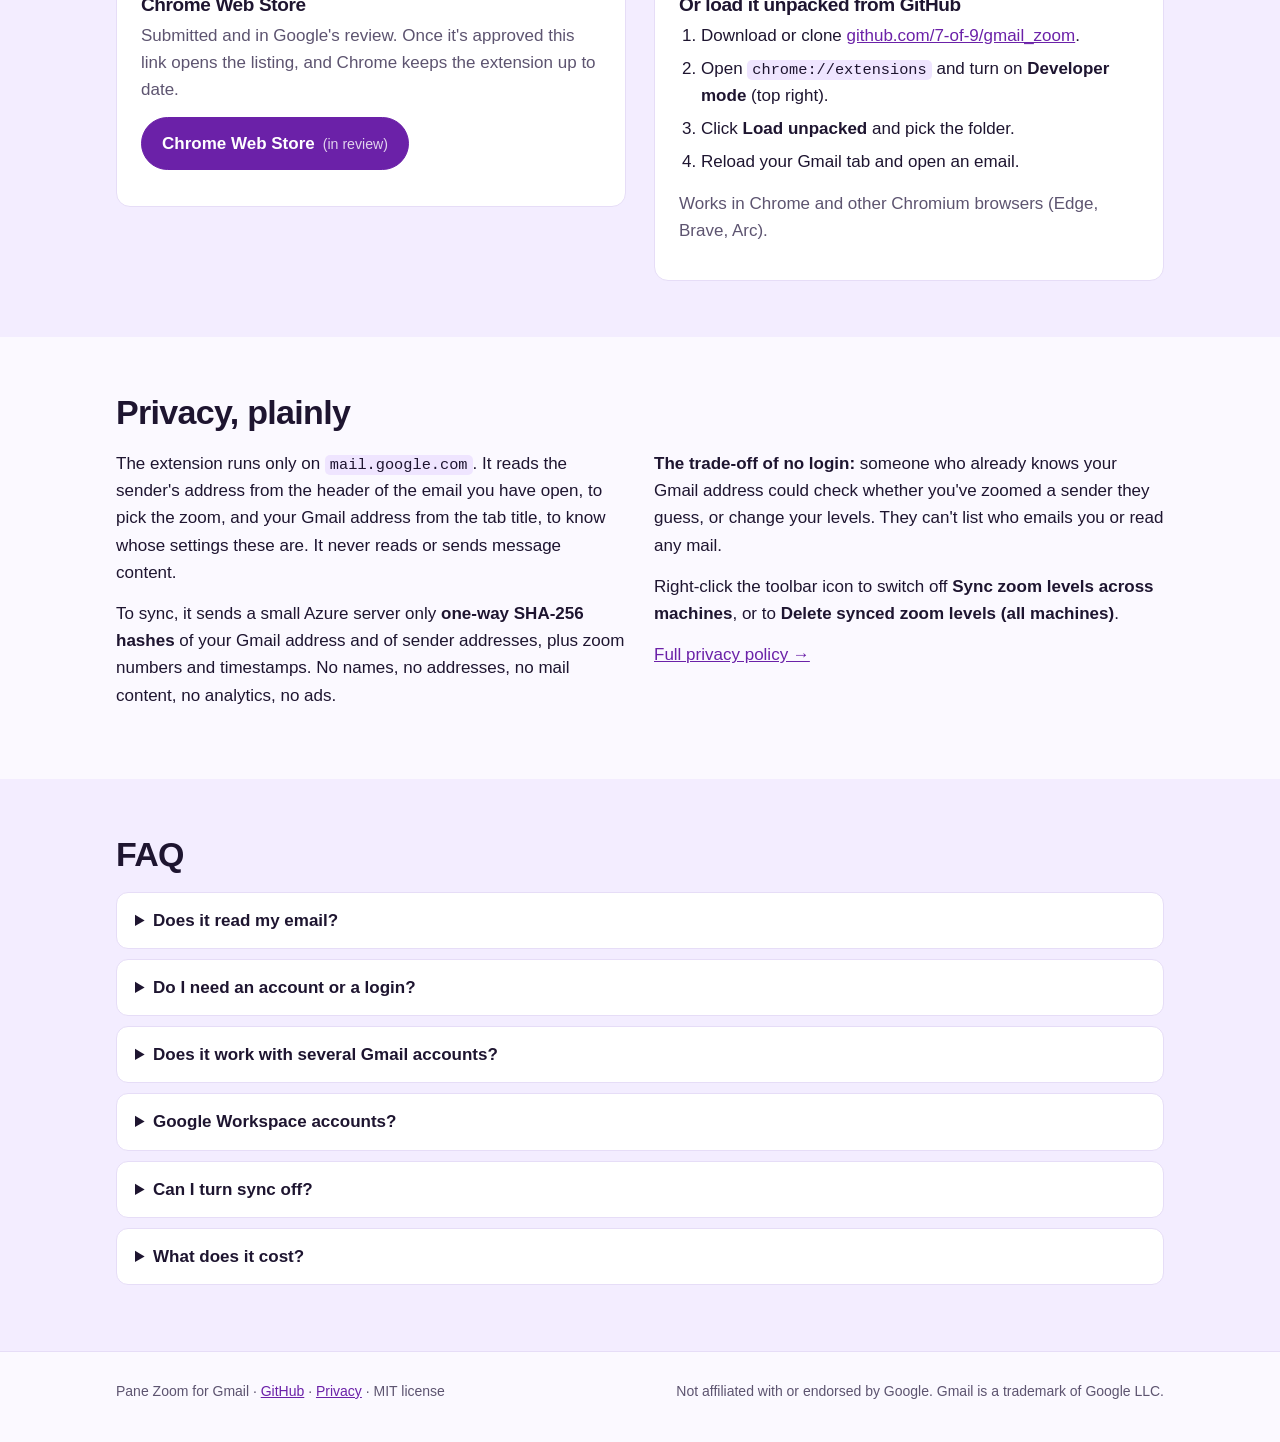
==== commit 2e6e053c: "Zoom keys zoom just the draft when only a compose window is open With no conversation open but a com" ====
--- a/docs/index.html
+++ b/docs/index.html
@@ -134,7 +134,7 @@
         <div class="feature">
           <div class="ico"><svg viewBox="0 0 24 24" fill="none" stroke="currentColor" stroke-width="2" stroke-linecap="round" stroke-linejoin="round"><rect x="2" y="6" width="20" height="13" rx="2"/><path d="M6 10h.01M10 10h.01M14 10h.01M18 10h.01M7 15h10"/></svg></div>
           <h3>Keyboard shortcuts</h3>
-          <p>Chrome's own zoom keys, <kbd>⌘+</kbd> / <kbd>⌘−</kbd> / <kbd>⌘0</kbd> on Mac and <kbd>Ctrl++</kbd> / <kbd>Ctrl+−</kbd> / <kbd>Ctrl+0</kbd> on Windows and Linux, zoom the open email instead of the whole page. Clicking the % also goes back to 100%.</p>
+          <p>Chrome's own zoom keys, <kbd>⌘+</kbd> / <kbd>⌘−</kbd> / <kbd>⌘0</kbd> on Mac and <kbd>Ctrl++</kbd> / <kbd>Ctrl+−</kbd> / <kbd>Ctrl+0</kbd> on Windows and Linux, zoom the open email instead of the whole page, or just your draft when you're only composing. Clicking the % also goes back to 100%.</p>
         </div>
         <div class="feature">
           <div class="ico"><svg viewBox="0 0 24 24" fill="none" stroke="currentColor" stroke-width="2" stroke-linecap="round" stroke-linejoin="round"><path d="M20 8a8 8 0 0 0-14.5-2.5L4 7"/><path d="M4 3v4h4"/><path d="M4 16a8 8 0 0 0 14.5 2.5L20 17"/><path d="M20 21v-4h-4"/></svg></div>
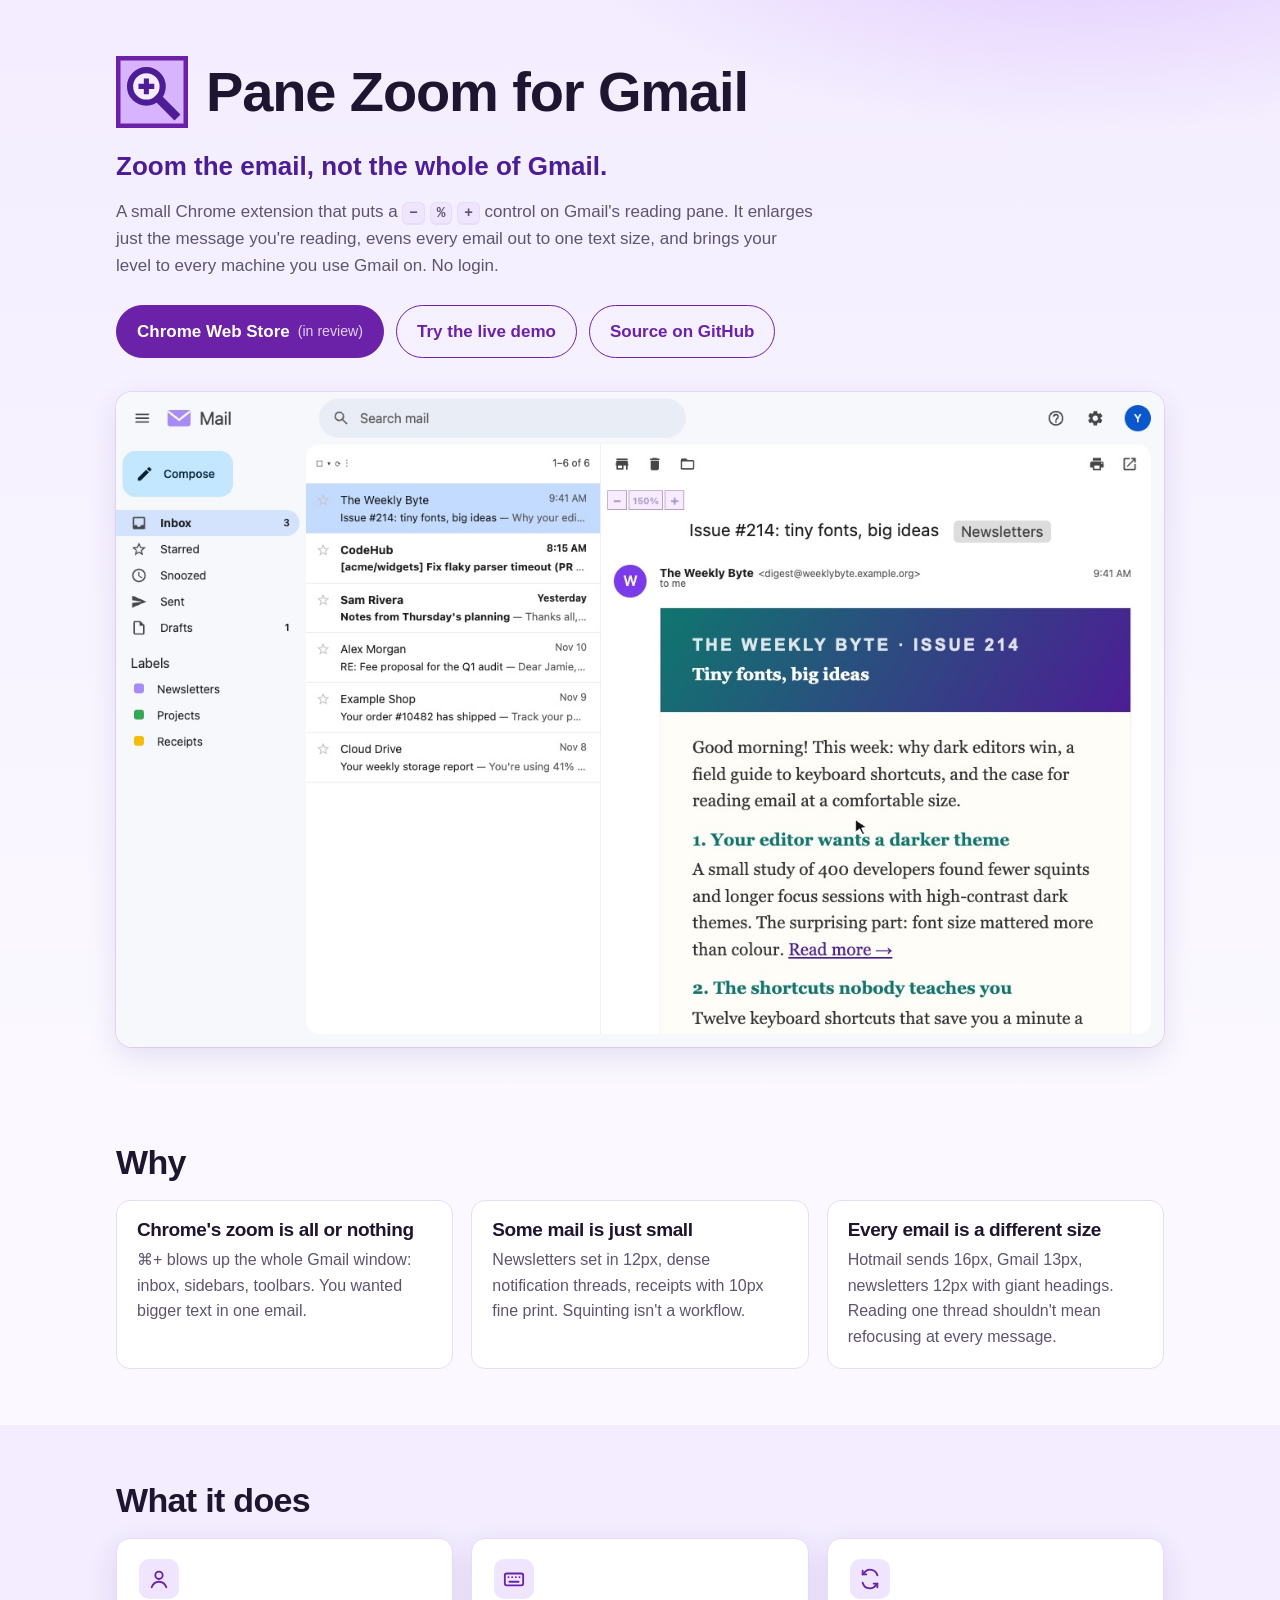
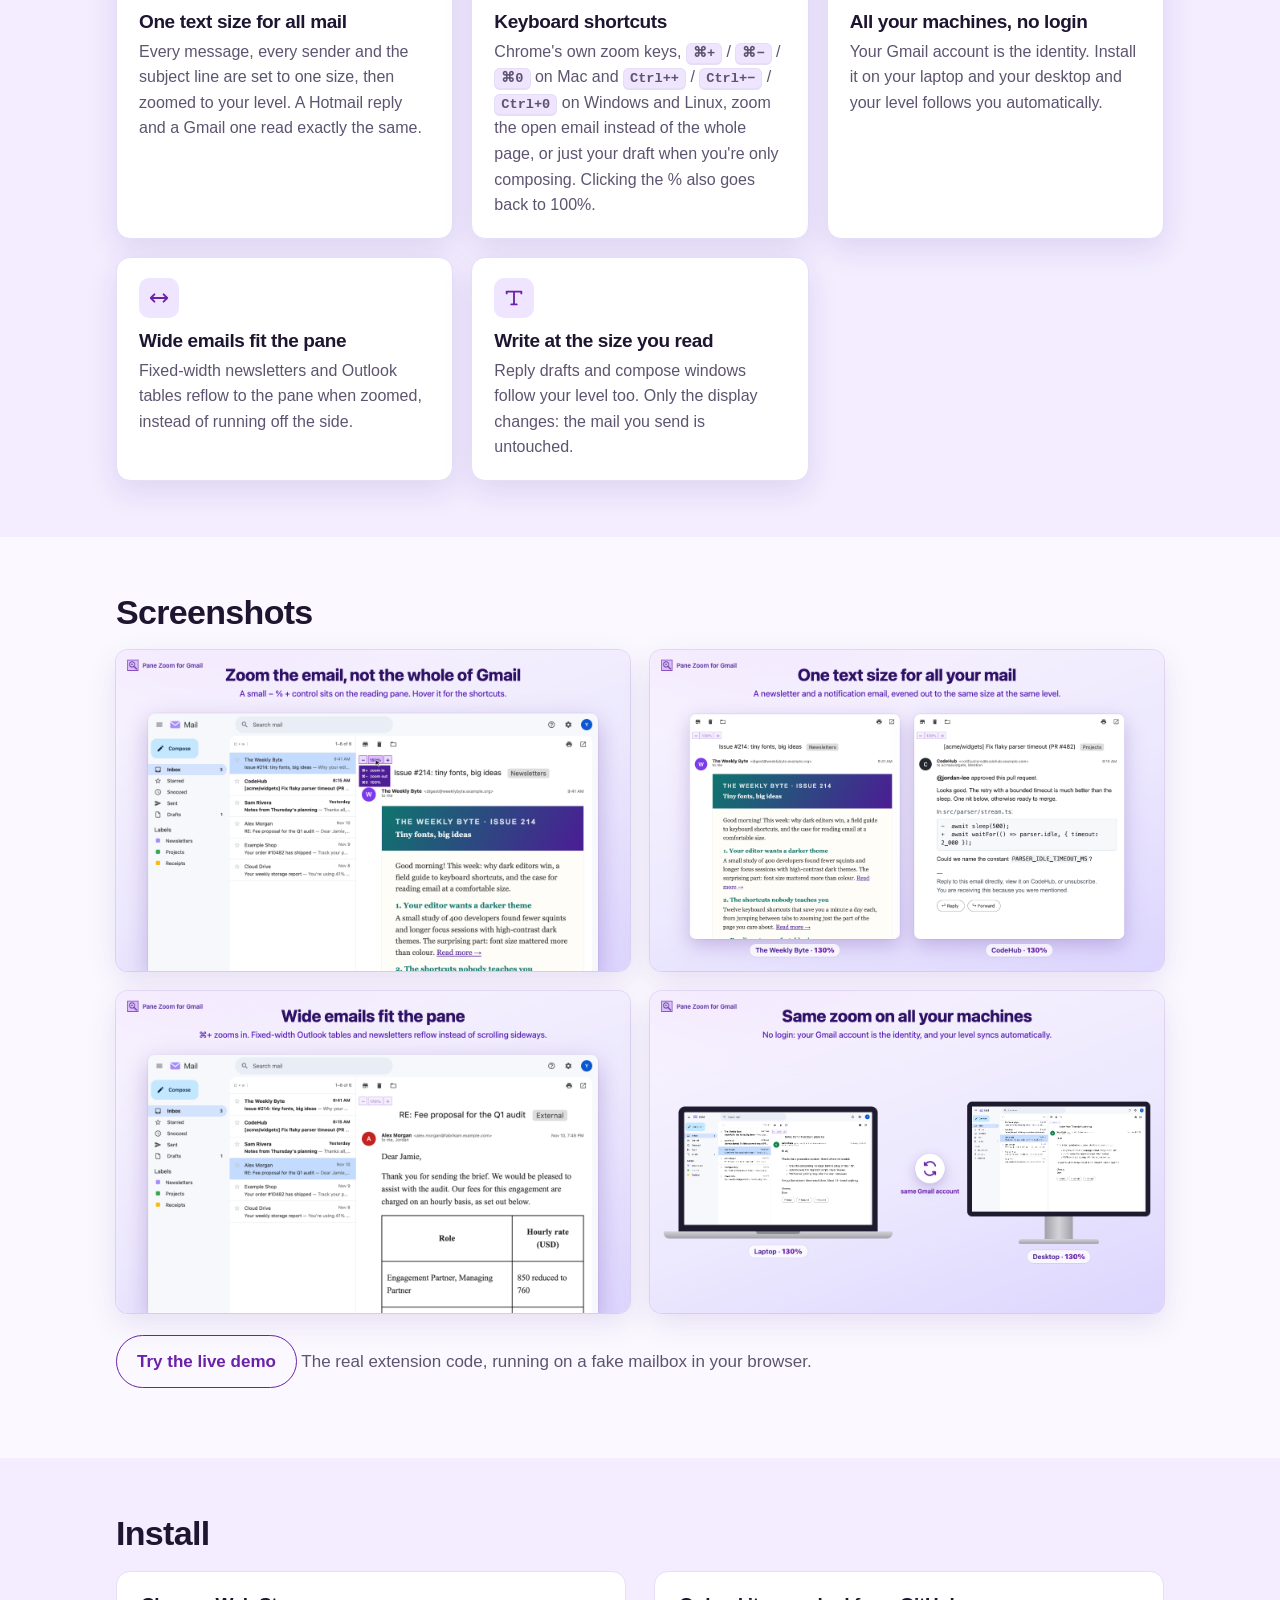
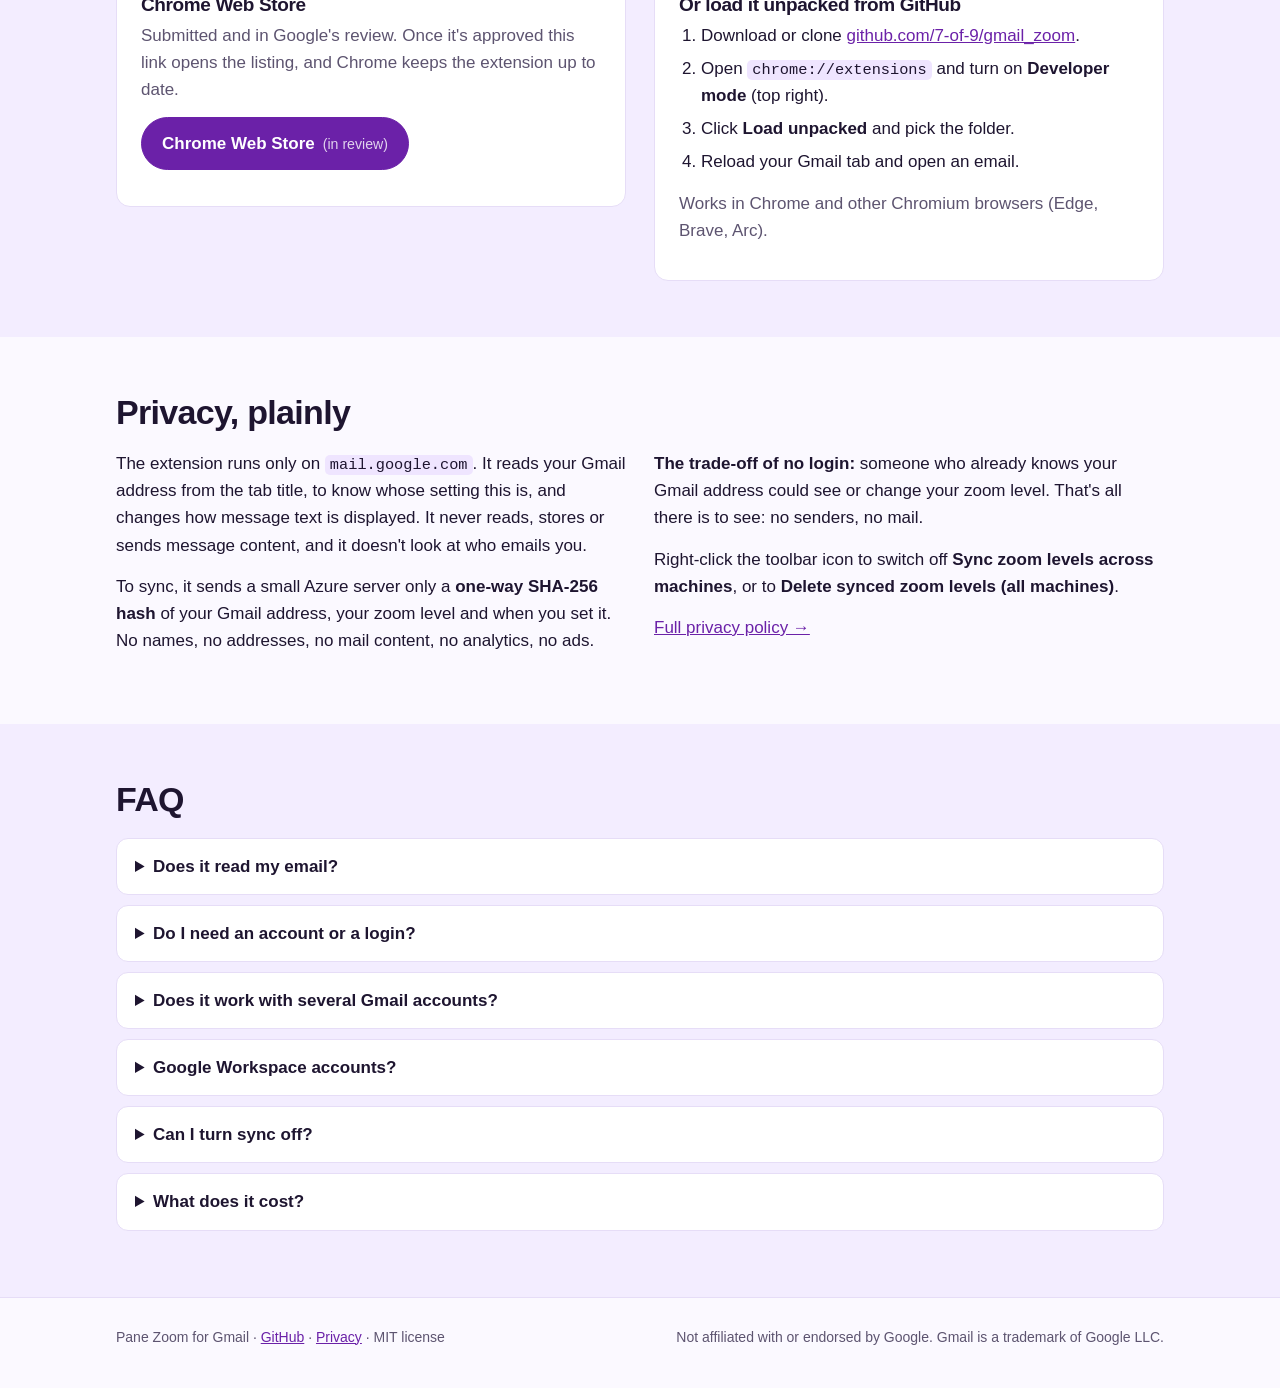
==== commit 4c42351f: "One text size and one reading level for all mail (1.4) Font sizes differed across messages and threa" ====
--- a/docs/index.html
+++ b/docs/index.html
@@ -4,9 +4,9 @@
 <meta charset="utf-8">
 <meta name="viewport" content="width=device-width, initial-scale=1">
 <title>Pane Zoom for Gmail</title>
-<meta name="description" content="A Chrome extension that zooms only the email you're reading in Gmail, remembers the level per sender, and syncs it across your machines without a login.">
+<meta name="description" content="A Chrome extension that zooms only the email you're reading in Gmail, evens every message out to one text size, and syncs your level across your machines without a login.">
 <meta property="og:title" content="Pane Zoom for Gmail">
-<meta property="og:description" content="Zoom the email, not the whole of Gmail. Per-sender zoom, keyboard shortcuts, synced across your machines with no login.">
+<meta property="og:description" content="Zoom the email, not the whole of Gmail. One text size for all mail, Chrome's zoom keys, synced across your machines with no login.">
 <meta property="og:image" content="https://7-of-9.github.io/gmail_zoom/img/screenshot-1.png">
 <meta name="twitter:card" content="summary_large_image">
 <link rel="icon" type="image/svg+xml" href="img/icon.svg">
@@ -98,14 +98,14 @@
       <h1>Pane Zoom for Gmail</h1>
     </div>
     <p class="pitch">Zoom the email, not the whole of Gmail.</p>
-    <p class="lede">A small Chrome extension that puts a <kbd>−</kbd> <kbd>%</kbd> <kbd>+</kbd> control on Gmail's reading pane. It enlarges just the message you're reading, remembers the level for each sender, and brings it to every machine you use Gmail on. No login.</p>
+    <p class="lede">A small Chrome extension that puts a <kbd>−</kbd> <kbd>%</kbd> <kbd>+</kbd> control on Gmail's reading pane. It enlarges just the message you're reading, evens every email out to one text size, and brings your level to every machine you use Gmail on. No login.</p>
     <div class="ctas">
       <a class="btn primary" href="https://chromewebstore.google.com/detail/egpapgddflnnnhokjchhinhokpgchmnf">Chrome Web Store <small>(in review)</small></a>
       <a class="btn ghost" href="demo/">Try the live demo</a>
       <a class="btn ghost" href="https://github.com/7-of-9/gmail_zoom">Source on GitHub</a>
     </div>
     <div class="video">
-      <video src="img/demo.mp4" poster="img/demo-poster.jpg" autoplay muted loop playsinline preload="metadata" aria-label="Demo: zooming a newsletter with Cmd+Plus, switching senders, and a wide table fitting the pane"></video>
+      <video src="img/demo.mp4" poster="img/demo-poster.jpg" autoplay muted loop playsinline preload="metadata" aria-label="Demo: zooming a newsletter with Cmd+Plus, other emails opening at the same size, and a wide table fitting the pane"></video>
     </div>
   </div>
 </header>
@@ -117,7 +117,7 @@
       <div class="why">
         <div><h3>Chrome's zoom is all or nothing</h3><p>⌘+ blows up the whole Gmail window: inbox, sidebars, toolbars. You wanted bigger text in one email.</p></div>
         <div><h3>Some mail is just small</h3><p>Newsletters set in 12px, dense notification threads, receipts with 10px fine print. Squinting isn't a workflow.</p></div>
-        <div><h3>Every sender is different</h3><p>The newsletter you read closely wants 150%; notifications are fine at 110%. Set each once and forget it.</p></div>
+        <div><h3>Every email is a different size</h3><p>Hotmail sends 16px, Gmail 13px, newsletters 12px with giant headings. Reading one thread shouldn't mean refocusing at every message.</p></div>
       </div>
     </div>
   </section>
@@ -128,8 +128,8 @@
       <div class="features">
         <div class="feature">
           <div class="ico"><svg viewBox="0 0 24 24" fill="none" stroke="currentColor" stroke-width="2" stroke-linecap="round" stroke-linejoin="round"><circle cx="12" cy="8" r="4"/><path d="M4 21c1.5-4 4.5-6 8-6s6.5 2 8 6"/></svg></div>
-          <h3>Per-sender zoom, remembered</h3>
-          <p>The level sticks to whoever sent the message. Senders you haven't set yet open at the last level you picked.</p>
+          <h3>One text size for all mail</h3>
+          <p>Every message, every sender and the subject line are set to one size, then zoomed to your level. A Hotmail reply and a Gmail one read exactly the same.</p>
         </div>
         <div class="feature">
           <div class="ico"><svg viewBox="0 0 24 24" fill="none" stroke="currentColor" stroke-width="2" stroke-linecap="round" stroke-linejoin="round"><rect x="2" y="6" width="20" height="13" rx="2"/><path d="M6 10h.01M10 10h.01M14 10h.01M18 10h.01M7 15h10"/></svg></div>
@@ -139,7 +139,7 @@
         <div class="feature">
           <div class="ico"><svg viewBox="0 0 24 24" fill="none" stroke="currentColor" stroke-width="2" stroke-linecap="round" stroke-linejoin="round"><path d="M20 8a8 8 0 0 0-14.5-2.5L4 7"/><path d="M4 3v4h4"/><path d="M4 16a8 8 0 0 0 14.5 2.5L20 17"/><path d="M20 21v-4h-4"/></svg></div>
           <h3>All your machines, no login</h3>
-          <p>Your Gmail account is the identity. Install it on your laptop and your desktop and the levels follow you automatically.</p>
+          <p>Your Gmail account is the identity. Install it on your laptop and your desktop and your level follows you automatically.</p>
         </div>
         <div class="feature">
           <div class="ico"><svg viewBox="0 0 24 24" fill="none" stroke="currentColor" stroke-width="2" stroke-linecap="round" stroke-linejoin="round"><path d="M3 12h18M7 8l-4 4 4 4M17 8l4 4-4 4"/></svg></div>
@@ -148,8 +148,8 @@
         </div>
         <div class="feature">
           <div class="ico"><svg viewBox="0 0 24 24" fill="none" stroke="currentColor" stroke-width="2" stroke-linecap="round" stroke-linejoin="round"><path d="M4 7V5h16v2M9 19h6M12 5v14"/></svg></div>
-          <h3>One text size</h3>
-          <p>Headings, small print and the subject line are evened out, so the message reads at one size. Your reply draft follows too: you write at the size you read.</p>
+          <h3>Write at the size you read</h3>
+          <p>Reply drafts and compose windows follow your level too. Only the display changes: the mail you send is untouched.</p>
         </div>
       </div>
     </div>
@@ -160,7 +160,7 @@
       <h2>Screenshots</h2>
       <div class="shots">
         <a href="img/screenshot-1@2x.jpg"><img src="img/screenshot-1.png" srcset="img/screenshot-1.png 1x, img/screenshot-1@2x.jpg 2x" width="1280" height="800" loading="lazy" alt="A newsletter zoomed to 150% in the reading pane, with the zoom control and its shortcut tooltip"></a>
-        <a href="img/screenshot-2@2x.jpg"><img src="img/screenshot-2.png" srcset="img/screenshot-2.png 1x, img/screenshot-2@2x.jpg 2x" width="1280" height="800" loading="lazy" alt="Two senders side by side: a newsletter at 150% and code notifications at 110%"></a>
+        <a href="img/screenshot-2@2x.jpg"><img src="img/screenshot-2.png" srcset="img/screenshot-2.png 1x, img/screenshot-2@2x.jpg 2x" width="1280" height="800" loading="lazy" alt="Two different emails side by side, a newsletter and code notifications, at the same level and the same text size"></a>
         <a href="img/screenshot-3@2x.jpg"><img src="img/screenshot-3.png" srcset="img/screenshot-3.png 1x, img/screenshot-3@2x.jpg 2x" width="1280" height="800" loading="lazy" alt="An Outlook-style email with a wide table fitting the pane at 170%"></a>
         <a href="img/screenshot-4@2x.jpg"><img src="img/screenshot-4.png" srcset="img/screenshot-4.png 1x, img/screenshot-4@2x.jpg 2x" width="1280" height="800" loading="lazy" alt="A laptop and a desktop showing the same message at the same 130% zoom"></a>
       </div>
@@ -196,11 +196,11 @@
       <h2>Privacy, plainly</h2>
       <div class="cols">
         <div>
-          <p>The extension runs only on <code>mail.google.com</code>. It reads the sender's address from the header of the email you have open, to pick the zoom, and your Gmail address from the tab title, to know whose settings these are. It never reads or sends message content.</p>
-          <p>To sync, it sends a small Azure server only <b>one-way SHA-256 hashes</b> of your Gmail address and of sender addresses, plus zoom numbers and timestamps. No names, no addresses, no mail content, no analytics, no ads.</p>
+          <p>The extension runs only on <code>mail.google.com</code>. It reads your Gmail address from the tab title, to know whose setting this is, and changes how message text is displayed. It never reads, stores or sends message content, and it doesn't look at who emails you.</p>
+          <p>To sync, it sends a small Azure server only a <b>one-way SHA-256 hash</b> of your Gmail address, your zoom level and when you set it. No names, no addresses, no mail content, no analytics, no ads.</p>
         </div>
         <div>
-          <p><b>The trade-off of no login:</b> someone who already knows your Gmail address could check whether you've zoomed a sender they guess, or change your levels. They can't list who emails you or read any mail.</p>
+          <p><b>The trade-off of no login:</b> someone who already knows your Gmail address could see or change your zoom level. That's all there is to see: no senders, no mail.</p>
           <p>Right-click the toolbar icon to switch off <b>Sync zoom levels across machines</b>, or to <b>Delete synced zoom levels (all machines)</b>.</p>
           <p><a href="privacy.html">Full privacy policy →</a></p>
         </div>
@@ -211,9 +211,9 @@
   <section style="background: var(--bg2)">
     <div class="wrap">
       <h2>FAQ</h2>
-      <details><summary>Does it read my email?</summary><p>No. It reads only the sender's address in the header of the open message, to pick the zoom, and it hashes that address before anything leaves your browser. Message text never leaves your browser.</p></details>
+      <details><summary>Does it read my email?</summary><p>No. It only changes how the open message is displayed (text size and zoom). The one thing it reads is your Gmail address from the tab title, and that's hashed before anything leaves your browser.</p></details>
       <details><summary>Do I need an account or a login?</summary><p>No. The Gmail account you're signed in to is the identity, so the same settings appear on every machine where you install the extension and open that Gmail account.</p></details>
-      <details><summary>Does it work with several Gmail accounts?</summary><p>Yes. Each account has its own settings, and each syncs on its own.</p></details>
+      <details><summary>Does it work with several Gmail accounts?</summary><p>Yes. Each account has its own level, and each syncs on its own.</p></details>
       <details><summary>Google Workspace accounts?</summary><p>Yes, including Workspace accounts with a custom-branded Gmail.</p></details>
       <details><summary>Can I turn sync off?</summary><p>Yes. Right-click the toolbar icon and untick “Sync zoom levels across machines”. Your levels then stay in this browser only.</p></details>
       <details><summary>What does it cost?</summary><p>Nothing. It's free and open source under the MIT license.</p></details>
